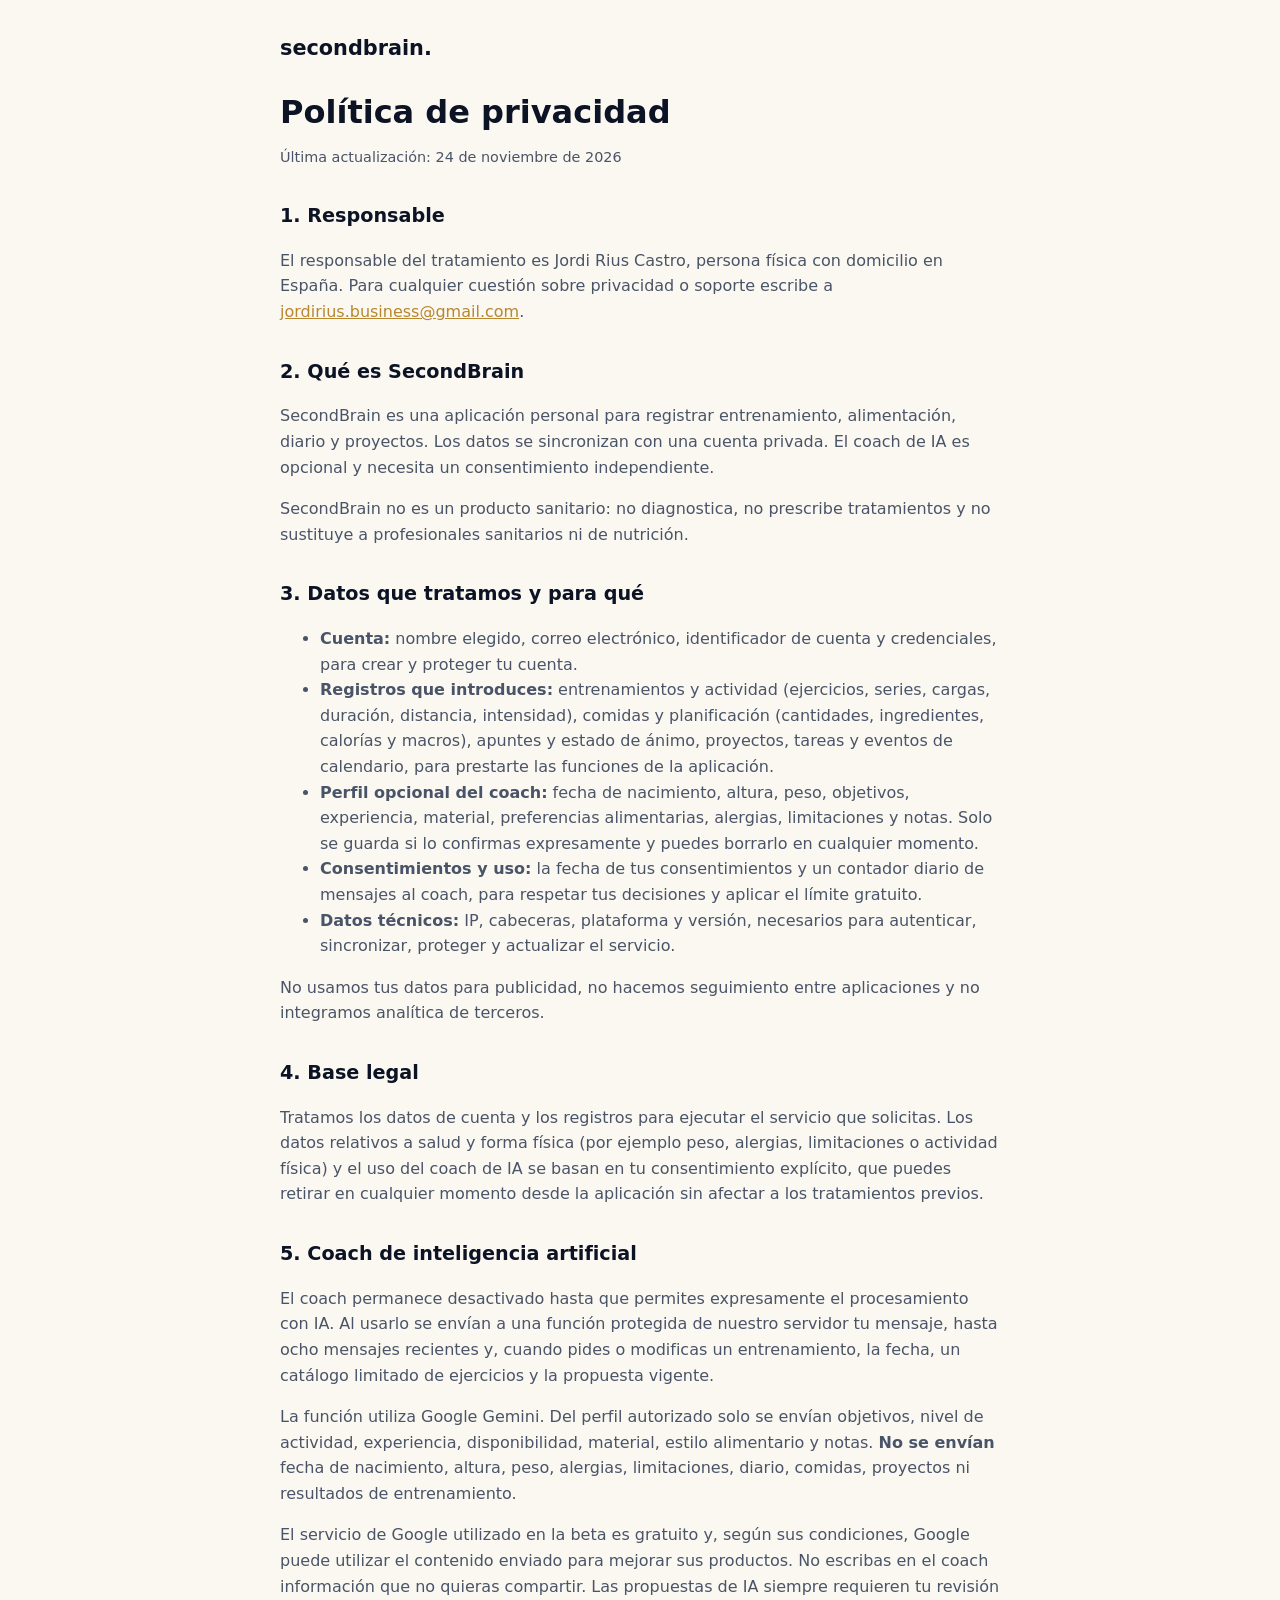
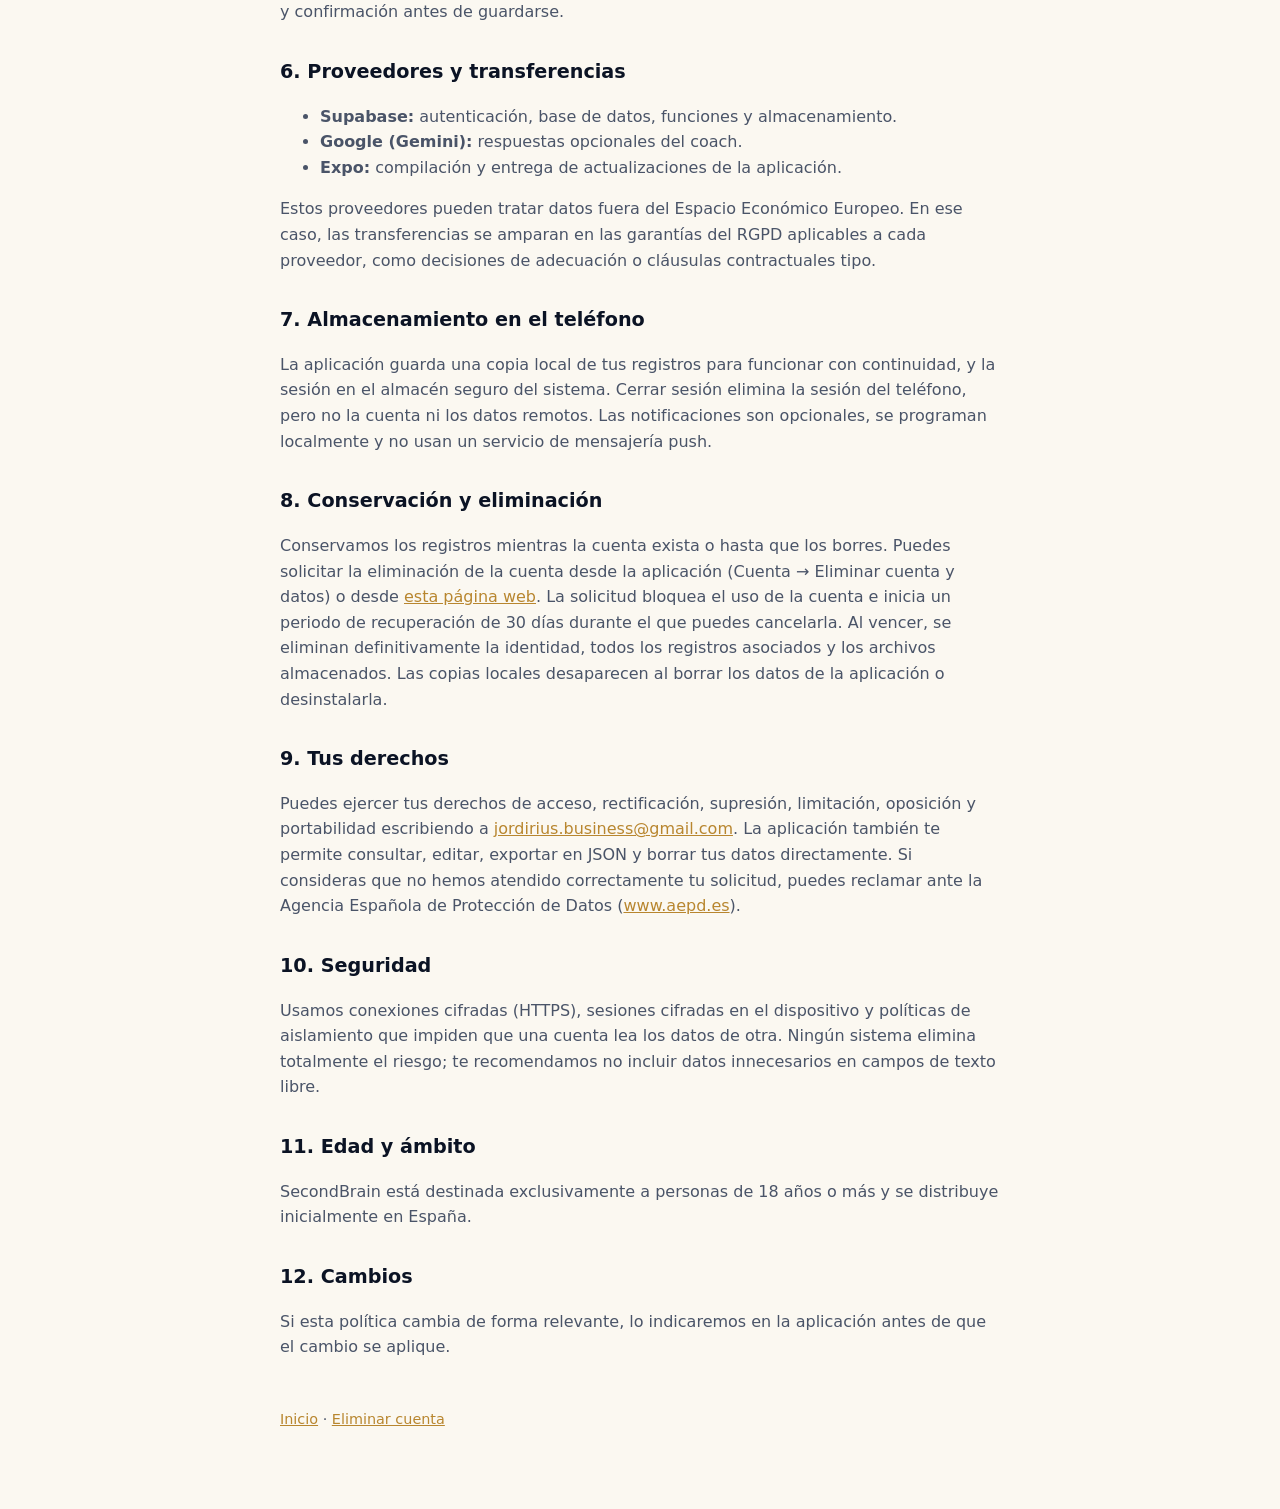
==== privacidad.html @ 3f75845c "Nombre legal completo del responsable Co-Authored-By: Claude Opus 5.5 <noreply@anthropic.com>" ====
<!doctype html>
<html lang="es">
<head>
<meta charset="utf-8">
<meta name="viewport" content="width=device-width, initial-scale=1">
<title>Privacidad · SecondBrain</title>
<link rel="stylesheet" href="styles.css">
</head>
<body>
<main>
  <header><a href="./">secondbrain.</a></header>
  <h1>Política de privacidad</h1>
  <p class="updated">Última actualización: 24 de noviembre de 2026</p>

  <h2>1. Responsable</h2>
  <p>El responsable del tratamiento es Jordi Rius Castro, persona física con domicilio en España. Para cualquier cuestión sobre privacidad o soporte escribe a <a href="mailto:jordirius.business@gmail.com">jordirius.business@gmail.com</a>.</p>

  <h2>2. Qué es SecondBrain</h2>
  <p>SecondBrain es una aplicación personal para registrar entrenamiento, alimentación, diario y proyectos. Los datos se sincronizan con una cuenta privada. El coach de IA es opcional y necesita un consentimiento independiente.</p>
  <p>SecondBrain no es un producto sanitario: no diagnostica, no prescribe tratamientos y no sustituye a profesionales sanitarios ni de nutrición.</p>

  <h2>3. Datos que tratamos y para qué</h2>
  <ul>
    <li><strong>Cuenta:</strong> nombre elegido, correo electrónico, identificador de cuenta y credenciales, para crear y proteger tu cuenta.</li>
    <li><strong>Registros que introduces:</strong> entrenamientos y actividad (ejercicios, series, cargas, duración, distancia, intensidad), comidas y planificación (cantidades, ingredientes, calorías y macros), apuntes y estado de ánimo, proyectos, tareas y eventos de calendario, para prestarte las funciones de la aplicación.</li>
    <li><strong>Perfil opcional del coach:</strong> fecha de nacimiento, altura, peso, objetivos, experiencia, material, preferencias alimentarias, alergias, limitaciones y notas. Solo se guarda si lo confirmas expresamente y puedes borrarlo en cualquier momento.</li>
    <li><strong>Consentimientos y uso:</strong> la fecha de tus consentimientos y un contador diario de mensajes al coach, para respetar tus decisiones y aplicar el límite gratuito.</li>
    <li><strong>Datos técnicos:</strong> IP, cabeceras, plataforma y versión, necesarios para autenticar, sincronizar, proteger y actualizar el servicio.</li>
  </ul>
  <p>No usamos tus datos para publicidad, no hacemos seguimiento entre aplicaciones y no integramos analítica de terceros.</p>

  <h2>4. Base legal</h2>
  <p>Tratamos los datos de cuenta y los registros para ejecutar el servicio que solicitas. Los datos relativos a salud y forma física (por ejemplo peso, alergias, limitaciones o actividad física) y el uso del coach de IA se basan en tu consentimiento explícito, que puedes retirar en cualquier momento desde la aplicación sin afectar a los tratamientos previos.</p>

  <h2>5. Coach de inteligencia artificial</h2>
  <p>El coach permanece desactivado hasta que permites expresamente el procesamiento con IA. Al usarlo se envían a una función protegida de nuestro servidor tu mensaje, hasta ocho mensajes recientes y, cuando pides o modificas un entrenamiento, la fecha, un catálogo limitado de ejercicios y la propuesta vigente.</p>
  <p>La función utiliza Google Gemini. Del perfil autorizado solo se envían objetivos, nivel de actividad, experiencia, disponibilidad, material, estilo alimentario y notas. <strong>No se envían</strong> fecha de nacimiento, altura, peso, alergias, limitaciones, diario, comidas, proyectos ni resultados de entrenamiento.</p>
  <p>El servicio de Google utilizado en la beta es gratuito y, según sus condiciones, Google puede utilizar el contenido enviado para mejorar sus productos. No escribas en el coach información que no quieras compartir. Las propuestas de IA siempre requieren tu revisión y confirmación antes de guardarse.</p>

  <h2>6. Proveedores y transferencias</h2>
  <ul>
    <li><strong>Supabase:</strong> autenticación, base de datos, funciones y almacenamiento.</li>
    <li><strong>Google (Gemini):</strong> respuestas opcionales del coach.</li>
    <li><strong>Expo:</strong> compilación y entrega de actualizaciones de la aplicación.</li>
  </ul>
  <p>Estos proveedores pueden tratar datos fuera del Espacio Económico Europeo. En ese caso, las transferencias se amparan en las garantías del RGPD aplicables a cada proveedor, como decisiones de adecuación o cláusulas contractuales tipo.</p>

  <h2>7. Almacenamiento en el teléfono</h2>
  <p>La aplicación guarda una copia local de tus registros para funcionar con continuidad, y la sesión en el almacén seguro del sistema. Cerrar sesión elimina la sesión del teléfono, pero no la cuenta ni los datos remotos. Las notificaciones son opcionales, se programan localmente y no usan un servicio de mensajería push.</p>

  <h2>8. Conservación y eliminación</h2>
  <p>Conservamos los registros mientras la cuenta exista o hasta que los borres. Puedes solicitar la eliminación de la cuenta desde la aplicación (Cuenta → Eliminar cuenta y datos) o desde <a href="eliminar-cuenta.html">esta página web</a>. La solicitud bloquea el uso de la cuenta e inicia un periodo de recuperación de 30 días durante el que puedes cancelarla. Al vencer, se eliminan definitivamente la identidad, todos los registros asociados y los archivos almacenados. Las copias locales desaparecen al borrar los datos de la aplicación o desinstalarla.</p>

  <h2>9. Tus derechos</h2>
  <p>Puedes ejercer tus derechos de acceso, rectificación, supresión, limitación, oposición y portabilidad escribiendo a <a href="mailto:jordirius.business@gmail.com">jordirius.business@gmail.com</a>. La aplicación también te permite consultar, editar, exportar en JSON y borrar tus datos directamente. Si consideras que no hemos atendido correctamente tu solicitud, puedes reclamar ante la Agencia Española de Protección de Datos (<a href="https://www.aepd.es">www.aepd.es</a>).</p>

  <h2>10. Seguridad</h2>
  <p>Usamos conexiones cifradas (HTTPS), sesiones cifradas en el dispositivo y políticas de aislamiento que impiden que una cuenta lea los datos de otra. Ningún sistema elimina totalmente el riesgo; te recomendamos no incluir datos innecesarios en campos de texto libre.</p>

  <h2>11. Edad y ámbito</h2>
  <p>SecondBrain está destinada exclusivamente a personas de 18 años o más y se distribuye inicialmente en España.</p>

  <h2>12. Cambios</h2>
  <p>Si esta política cambia de forma relevante, lo indicaremos en la aplicación antes de que el cambio se aplique.</p>

  <footer><p><a href="./">Inicio</a> · <a href="eliminar-cuenta.html">Eliminar cuenta</a></p></footer>
</main>
</body>
</html>
---- styles.css ----
:root { --bg: #FBF8F1; --surface: #FFFFFF; --text: #0B1324; --muted: #4A5468; --accent: #B8862F; --border: #E4DDCD; --danger: #A23B2A; color-scheme: light; }
@media (prefers-color-scheme: dark) { :root { --bg: #0B1324; --surface: #131E35; --text: #F3EEE3; --muted: #B5BCCB; --accent: #D9A94E; --border: #26324D; --danger: #E2826F; color-scheme: dark; } }
* { box-sizing: border-box; }
body { margin: 0; background: var(--bg); color: var(--text); font: 16px/1.6 system-ui, -apple-system, "Segoe UI", Roboto, sans-serif; }
main { max-width: 760px; margin: 0 auto; padding: 32px 20px 64px; }
header a { color: var(--text); font-weight: 800; text-decoration: none; font-size: 1.3rem; }
h1 { font-size: 2rem; line-height: 1.2; margin: 28px 0 8px; }
h2 { font-size: 1.2rem; margin-top: 32px; }
p, li { color: var(--muted); }
a { color: var(--accent); }
.updated { font-size: .9rem; }
.card { background: var(--surface); border: 1px solid var(--border); border-radius: 14px; padding: 20px; margin: 20px 0; }
label { display: block; font-weight: 700; margin: 14px 0 6px; }
input { width: 100%; min-height: 48px; padding: 0 12px; border-radius: 10px; border: 1px solid var(--border); background: var(--bg); color: var(--text); font: inherit; }
button { min-height: 48px; margin-top: 18px; padding: 0 20px; border: 0; border-radius: 10px; background: var(--danger); color: #fff; font: inherit; font-weight: 800; cursor: pointer; }
button.secondary { background: transparent; color: var(--text); border: 1px solid var(--border); }
button:disabled { opacity: .6; cursor: progress; }
.status { margin-top: 16px; font-weight: 700; color: var(--text); }
.error { color: var(--danger); }
footer { margin-top: 48px; font-size: .9rem; }
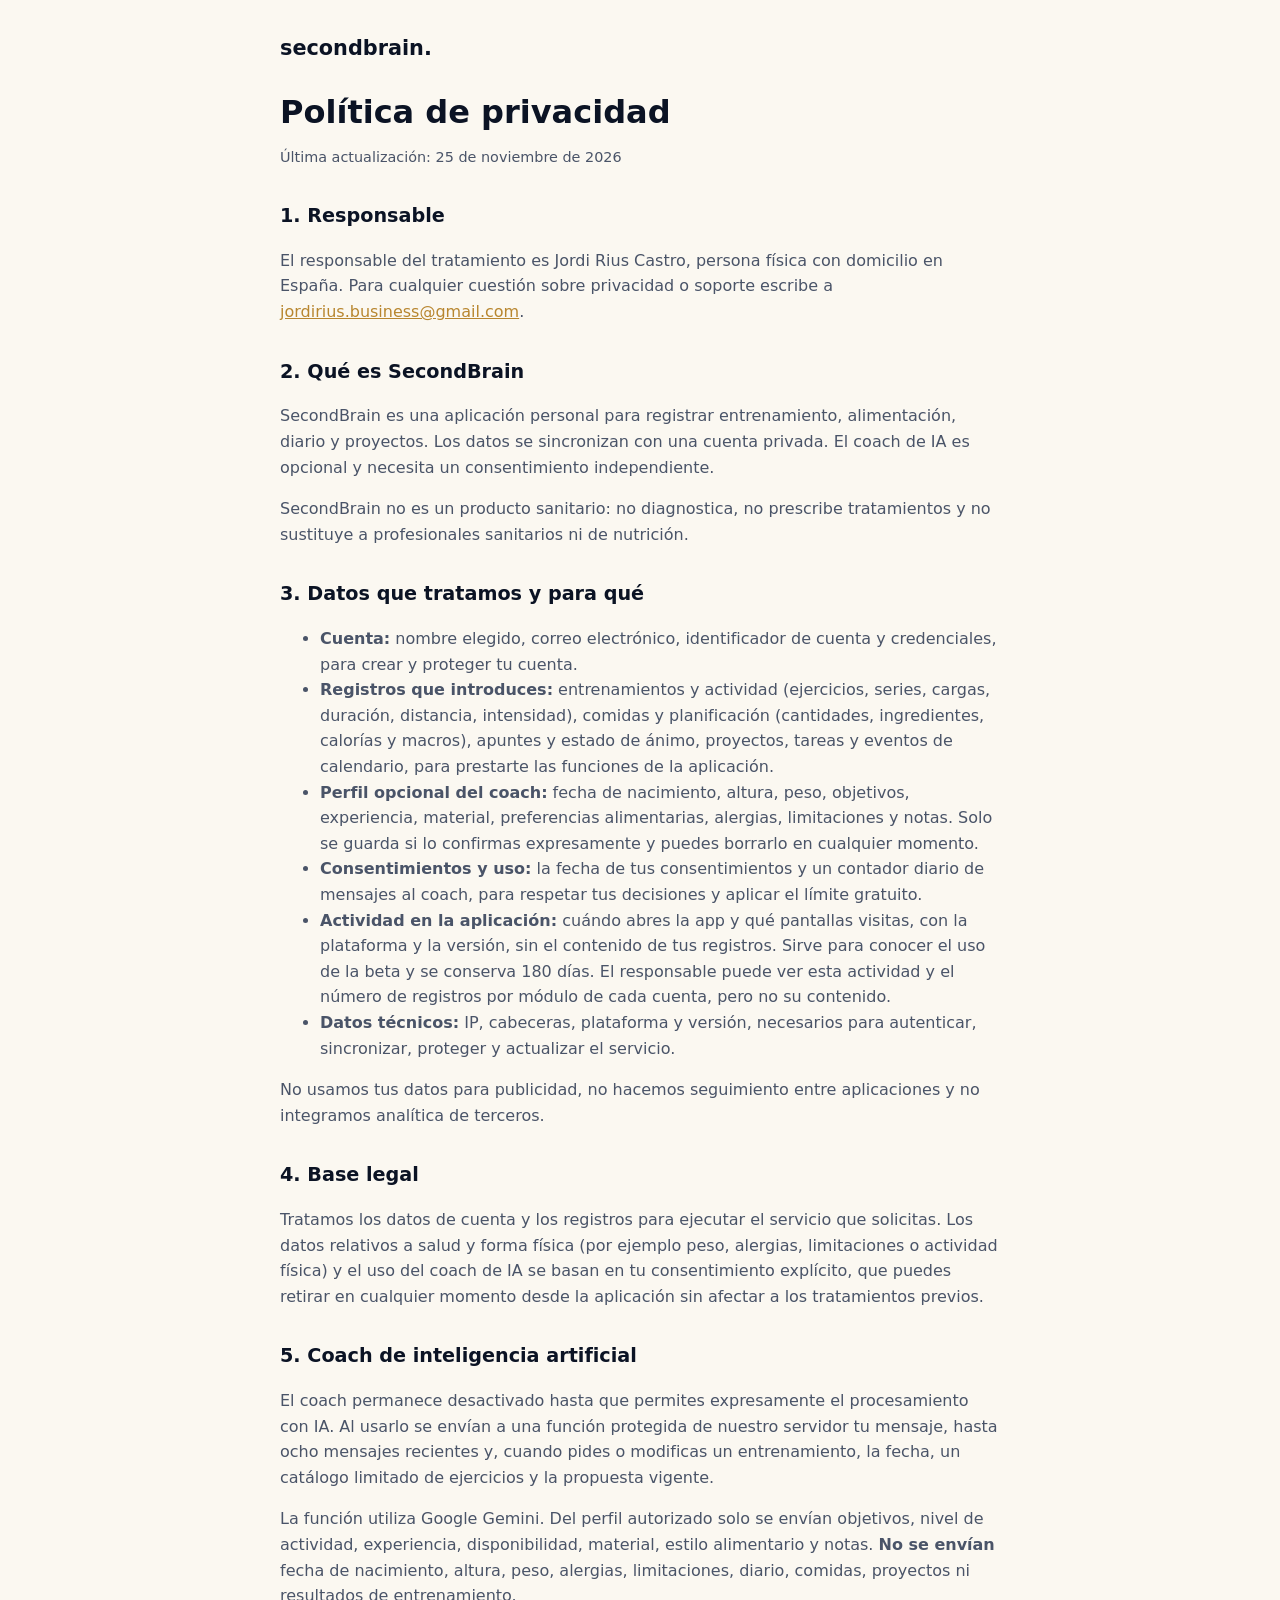
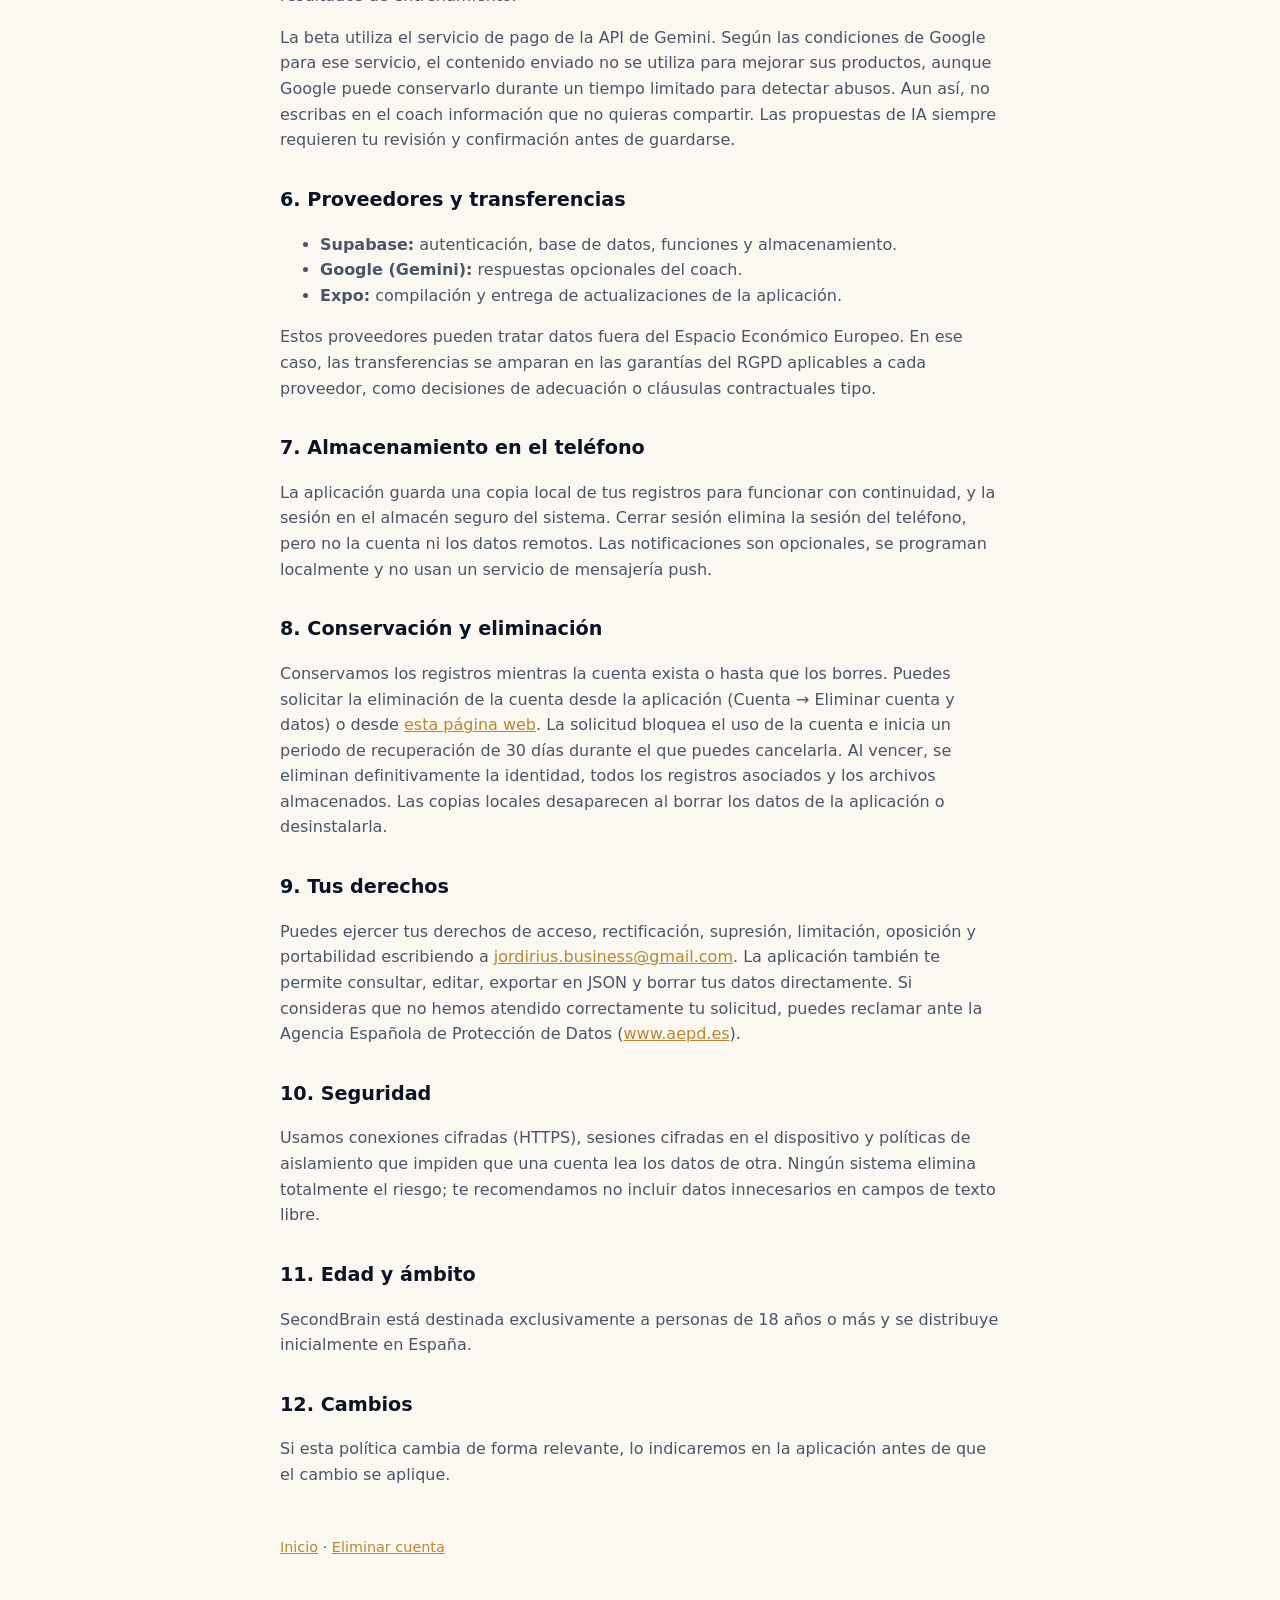
==== commit d2bb67ef: "Privacidad: analítica de uso y API de pago de Gemini Co-Authored-By: Claude Opus 5.5 <noreply@anthro" ====
--- a/privacidad.html
+++ b/privacidad.html
@@ -10,7 +10,7 @@
 <main>
   <header><a href="./">secondbrain.</a></header>
   <h1>Política de privacidad</h1>
-  <p class="updated">Última actualización: 24 de noviembre de 2026</p>
+  <p class="updated">Última actualización: 25 de noviembre de 2026</p>
 
   <h2>1. Responsable</h2>
   <p>El responsable del tratamiento es Jordi Rius Castro, persona física con domicilio en España. Para cualquier cuestión sobre privacidad o soporte escribe a <a href="mailto:jordirius.business@gmail.com">jordirius.business@gmail.com</a>.</p>
@@ -25,6 +25,7 @@
     <li><strong>Registros que introduces:</strong> entrenamientos y actividad (ejercicios, series, cargas, duración, distancia, intensidad), comidas y planificación (cantidades, ingredientes, calorías y macros), apuntes y estado de ánimo, proyectos, tareas y eventos de calendario, para prestarte las funciones de la aplicación.</li>
     <li><strong>Perfil opcional del coach:</strong> fecha de nacimiento, altura, peso, objetivos, experiencia, material, preferencias alimentarias, alergias, limitaciones y notas. Solo se guarda si lo confirmas expresamente y puedes borrarlo en cualquier momento.</li>
     <li><strong>Consentimientos y uso:</strong> la fecha de tus consentimientos y un contador diario de mensajes al coach, para respetar tus decisiones y aplicar el límite gratuito.</li>
+    <li><strong>Actividad en la aplicación:</strong> cuándo abres la app y qué pantallas visitas, con la plataforma y la versión, sin el contenido de tus registros. Sirve para conocer el uso de la beta y se conserva 180 días. El responsable puede ver esta actividad y el número de registros por módulo de cada cuenta, pero no su contenido.</li>
     <li><strong>Datos técnicos:</strong> IP, cabeceras, plataforma y versión, necesarios para autenticar, sincronizar, proteger y actualizar el servicio.</li>
   </ul>
   <p>No usamos tus datos para publicidad, no hacemos seguimiento entre aplicaciones y no integramos analítica de terceros.</p>
@@ -35,7 +36,7 @@
   <h2>5. Coach de inteligencia artificial</h2>
   <p>El coach permanece desactivado hasta que permites expresamente el procesamiento con IA. Al usarlo se envían a una función protegida de nuestro servidor tu mensaje, hasta ocho mensajes recientes y, cuando pides o modificas un entrenamiento, la fecha, un catálogo limitado de ejercicios y la propuesta vigente.</p>
   <p>La función utiliza Google Gemini. Del perfil autorizado solo se envían objetivos, nivel de actividad, experiencia, disponibilidad, material, estilo alimentario y notas. <strong>No se envían</strong> fecha de nacimiento, altura, peso, alergias, limitaciones, diario, comidas, proyectos ni resultados de entrenamiento.</p>
-  <p>El servicio de Google utilizado en la beta es gratuito y, según sus condiciones, Google puede utilizar el contenido enviado para mejorar sus productos. No escribas en el coach información que no quieras compartir. Las propuestas de IA siempre requieren tu revisión y confirmación antes de guardarse.</p>
+  <p>La beta utiliza el servicio de pago de la API de Gemini. Según las condiciones de Google para ese servicio, el contenido enviado no se utiliza para mejorar sus productos, aunque Google puede conservarlo durante un tiempo limitado para detectar abusos. Aun así, no escribas en el coach información que no quieras compartir. Las propuestas de IA siempre requieren tu revisión y confirmación antes de guardarse.</p>
 
   <h2>6. Proveedores y transferencias</h2>
   <ul>
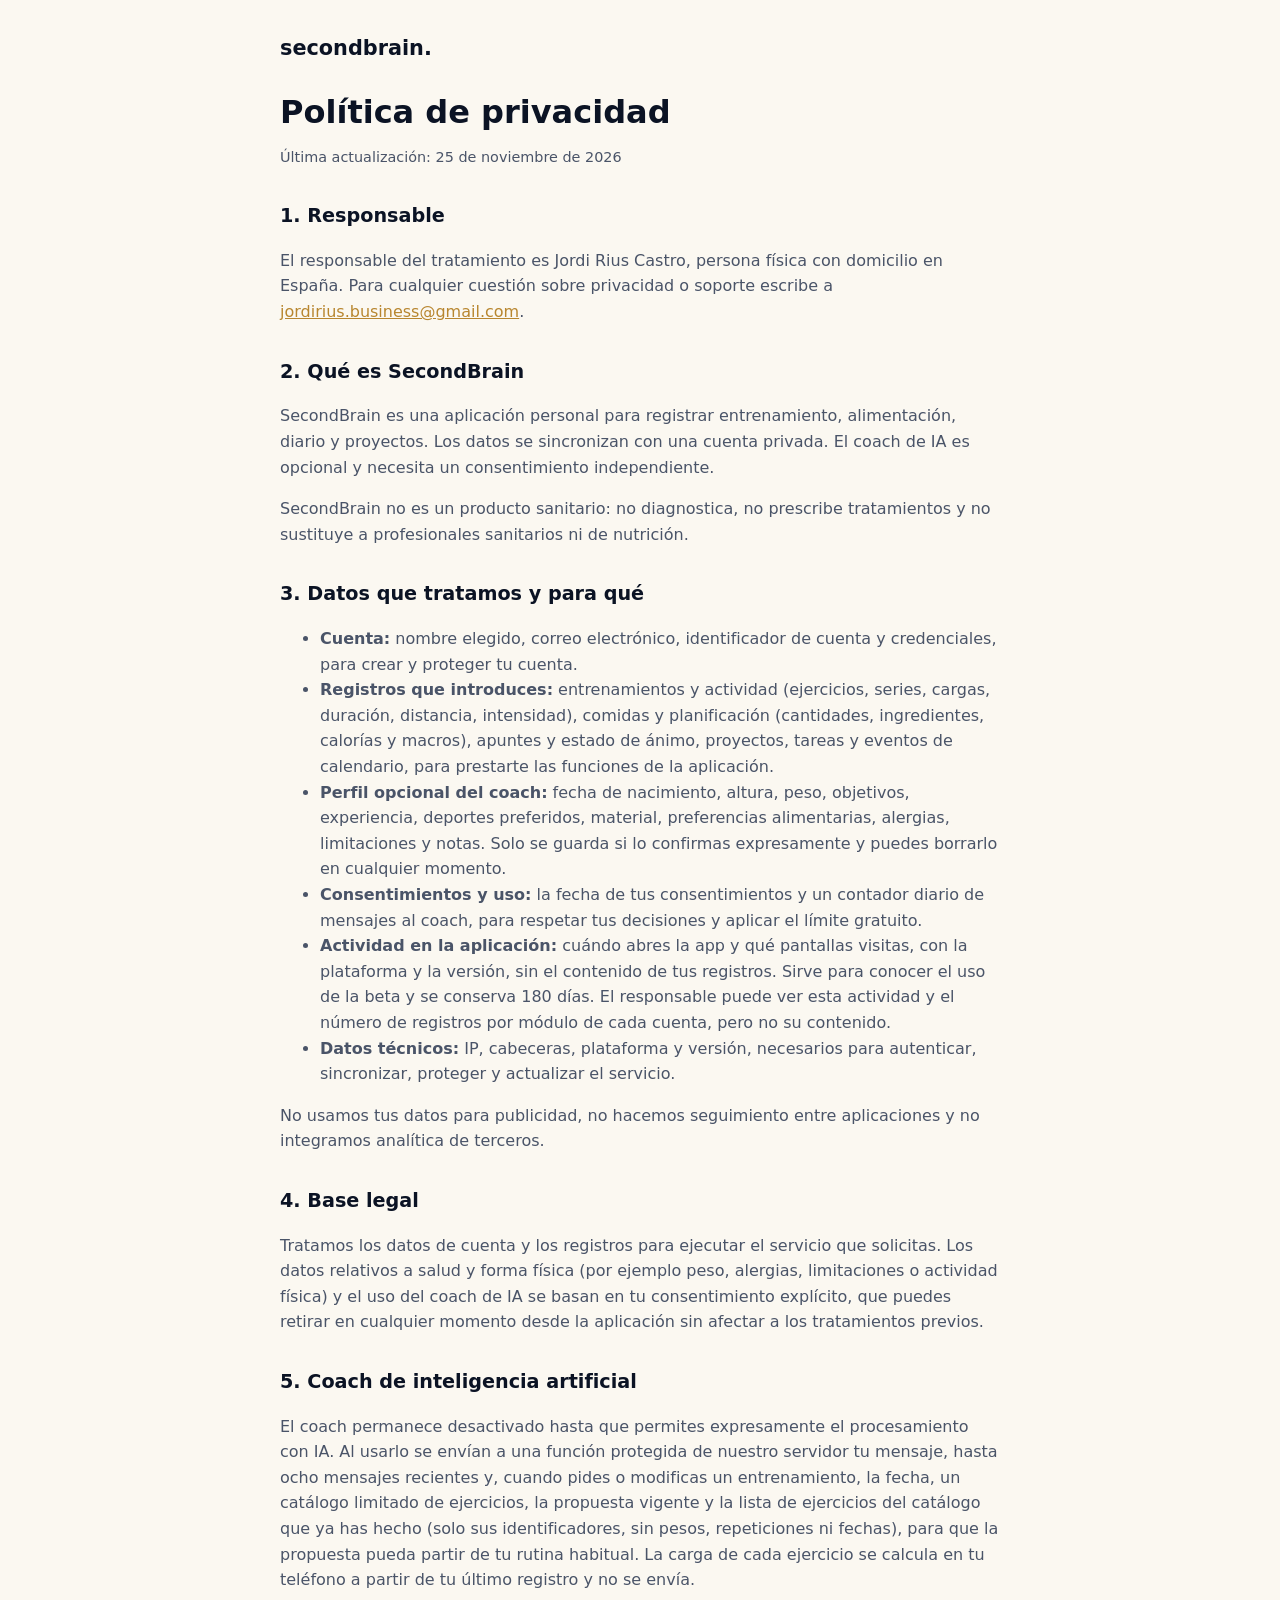
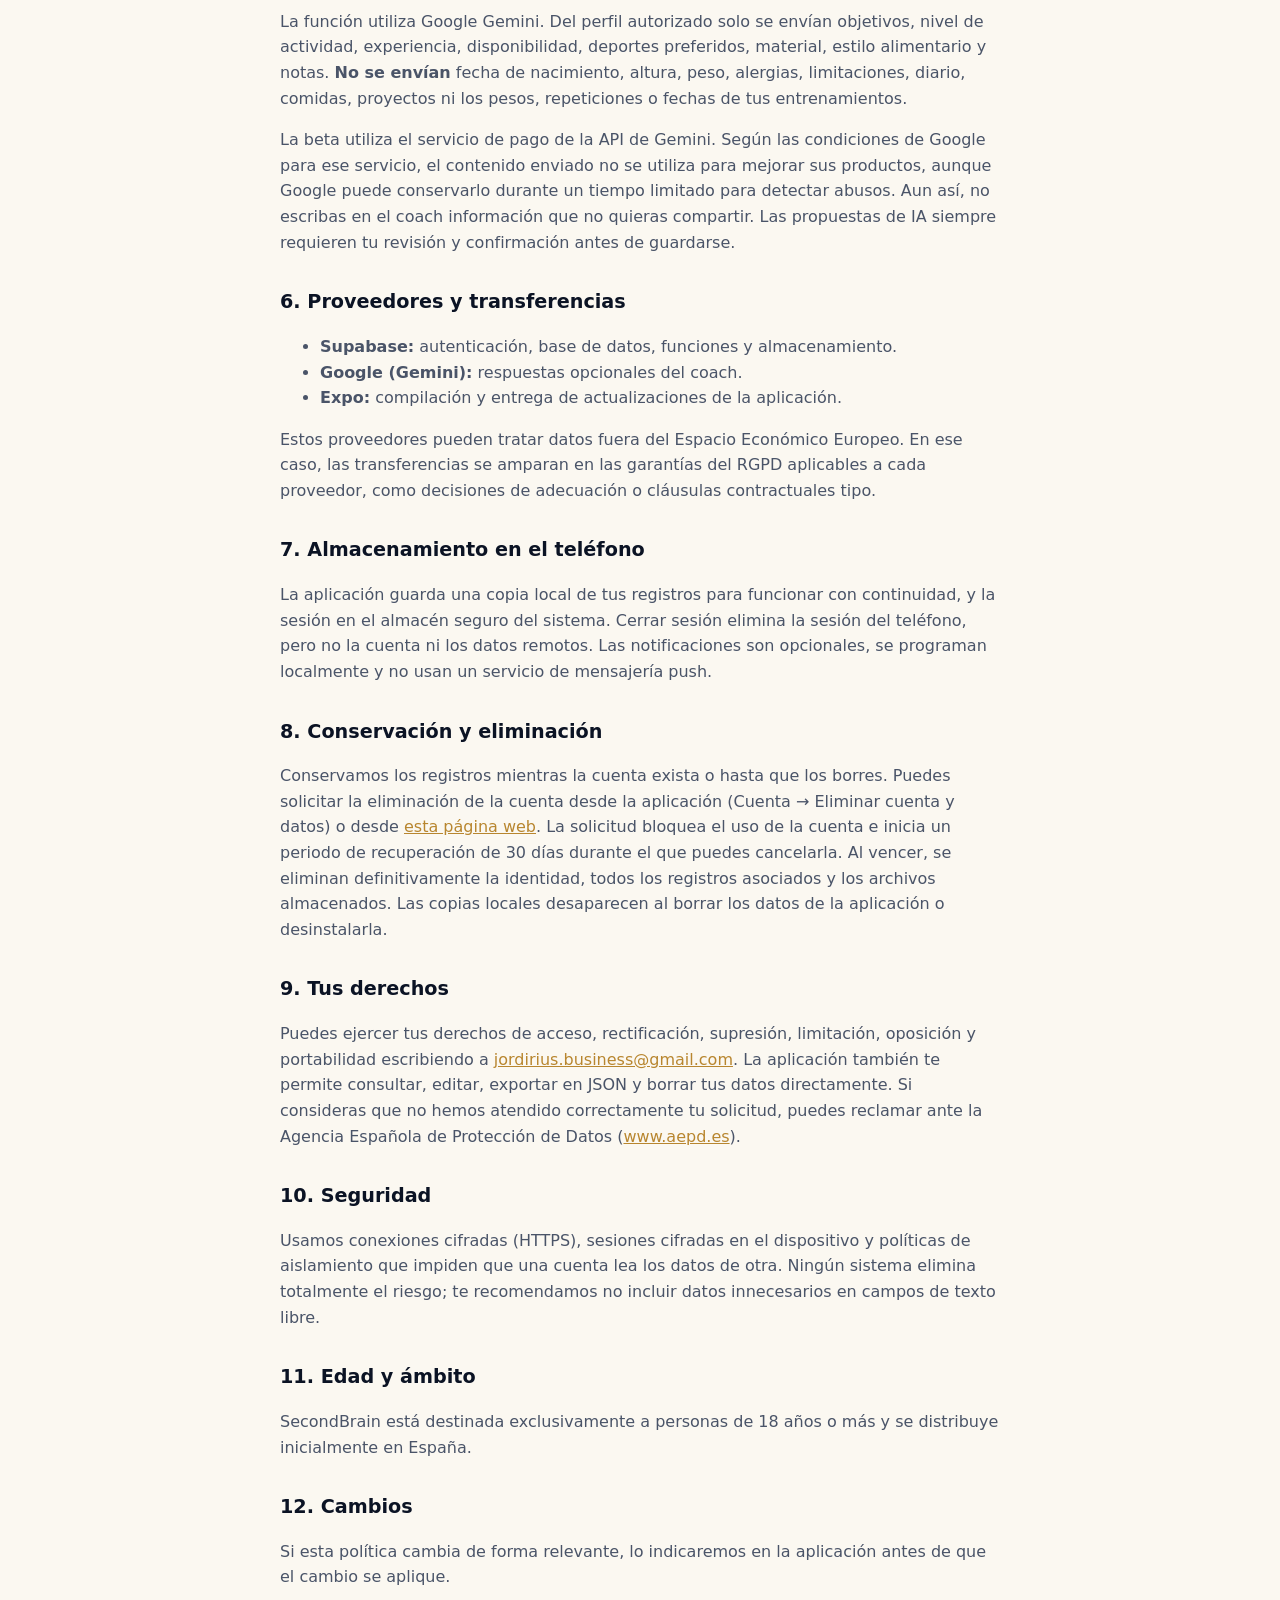
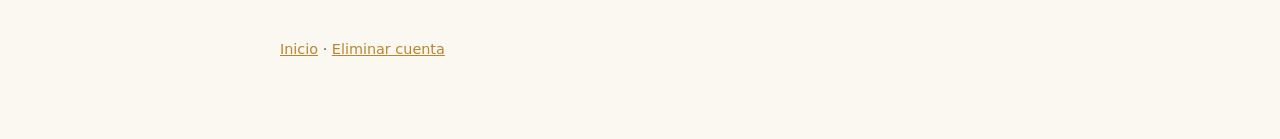
==== commit 6d0706f7: "Privacidad: deportes preferidos y ejercicios ya hechos en el coach El coach recibe, al pedir un entr" ====
--- a/privacidad.html
+++ b/privacidad.html
@@ -23,7 +23,7 @@
   <ul>
     <li><strong>Cuenta:</strong> nombre elegido, correo electrónico, identificador de cuenta y credenciales, para crear y proteger tu cuenta.</li>
     <li><strong>Registros que introduces:</strong> entrenamientos y actividad (ejercicios, series, cargas, duración, distancia, intensidad), comidas y planificación (cantidades, ingredientes, calorías y macros), apuntes y estado de ánimo, proyectos, tareas y eventos de calendario, para prestarte las funciones de la aplicación.</li>
-    <li><strong>Perfil opcional del coach:</strong> fecha de nacimiento, altura, peso, objetivos, experiencia, material, preferencias alimentarias, alergias, limitaciones y notas. Solo se guarda si lo confirmas expresamente y puedes borrarlo en cualquier momento.</li>
+    <li><strong>Perfil opcional del coach:</strong> fecha de nacimiento, altura, peso, objetivos, experiencia, deportes preferidos, material, preferencias alimentarias, alergias, limitaciones y notas. Solo se guarda si lo confirmas expresamente y puedes borrarlo en cualquier momento.</li>
     <li><strong>Consentimientos y uso:</strong> la fecha de tus consentimientos y un contador diario de mensajes al coach, para respetar tus decisiones y aplicar el límite gratuito.</li>
     <li><strong>Actividad en la aplicación:</strong> cuándo abres la app y qué pantallas visitas, con la plataforma y la versión, sin el contenido de tus registros. Sirve para conocer el uso de la beta y se conserva 180 días. El responsable puede ver esta actividad y el número de registros por módulo de cada cuenta, pero no su contenido.</li>
     <li><strong>Datos técnicos:</strong> IP, cabeceras, plataforma y versión, necesarios para autenticar, sincronizar, proteger y actualizar el servicio.</li>
@@ -34,8 +34,8 @@
   <p>Tratamos los datos de cuenta y los registros para ejecutar el servicio que solicitas. Los datos relativos a salud y forma física (por ejemplo peso, alergias, limitaciones o actividad física) y el uso del coach de IA se basan en tu consentimiento explícito, que puedes retirar en cualquier momento desde la aplicación sin afectar a los tratamientos previos.</p>
 
   <h2>5. Coach de inteligencia artificial</h2>
-  <p>El coach permanece desactivado hasta que permites expresamente el procesamiento con IA. Al usarlo se envían a una función protegida de nuestro servidor tu mensaje, hasta ocho mensajes recientes y, cuando pides o modificas un entrenamiento, la fecha, un catálogo limitado de ejercicios y la propuesta vigente.</p>
-  <p>La función utiliza Google Gemini. Del perfil autorizado solo se envían objetivos, nivel de actividad, experiencia, disponibilidad, material, estilo alimentario y notas. <strong>No se envían</strong> fecha de nacimiento, altura, peso, alergias, limitaciones, diario, comidas, proyectos ni resultados de entrenamiento.</p>
+  <p>El coach permanece desactivado hasta que permites expresamente el procesamiento con IA. Al usarlo se envían a una función protegida de nuestro servidor tu mensaje, hasta ocho mensajes recientes y, cuando pides o modificas un entrenamiento, la fecha, un catálogo limitado de ejercicios, la propuesta vigente y la lista de ejercicios del catálogo que ya has hecho (solo sus identificadores, sin pesos, repeticiones ni fechas), para que la propuesta pueda partir de tu rutina habitual. La carga de cada ejercicio se calcula en tu teléfono a partir de tu último registro y no se envía.</p>
+  <p>La función utiliza Google Gemini. Del perfil autorizado solo se envían objetivos, nivel de actividad, experiencia, disponibilidad, deportes preferidos, material, estilo alimentario y notas. <strong>No se envían</strong> fecha de nacimiento, altura, peso, alergias, limitaciones, diario, comidas, proyectos ni los pesos, repeticiones o fechas de tus entrenamientos.</p>
   <p>La beta utiliza el servicio de pago de la API de Gemini. Según las condiciones de Google para ese servicio, el contenido enviado no se utiliza para mejorar sus productos, aunque Google puede conservarlo durante un tiempo limitado para detectar abusos. Aun así, no escribas en el coach información que no quieras compartir. Las propuestas de IA siempre requieren tu revisión y confirmación antes de guardarse.</p>
 
   <h2>6. Proveedores y transferencias</h2>
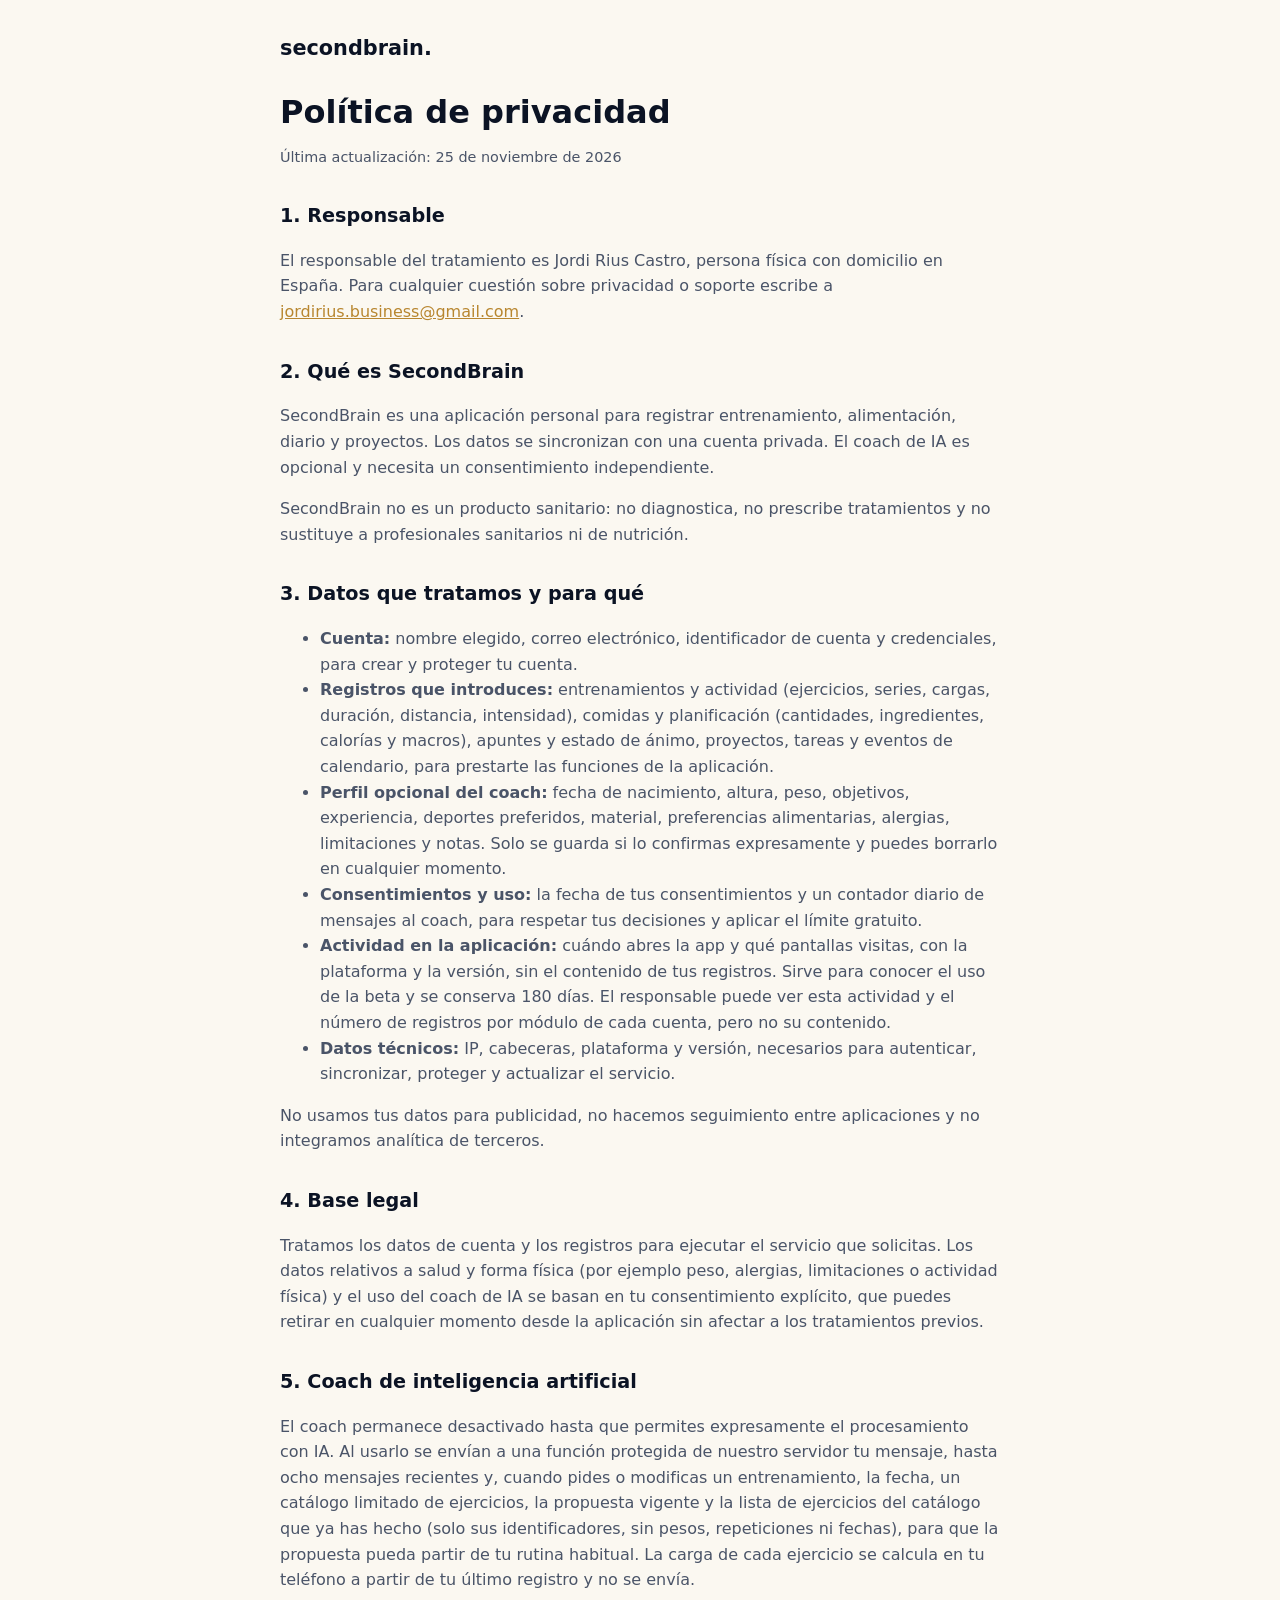
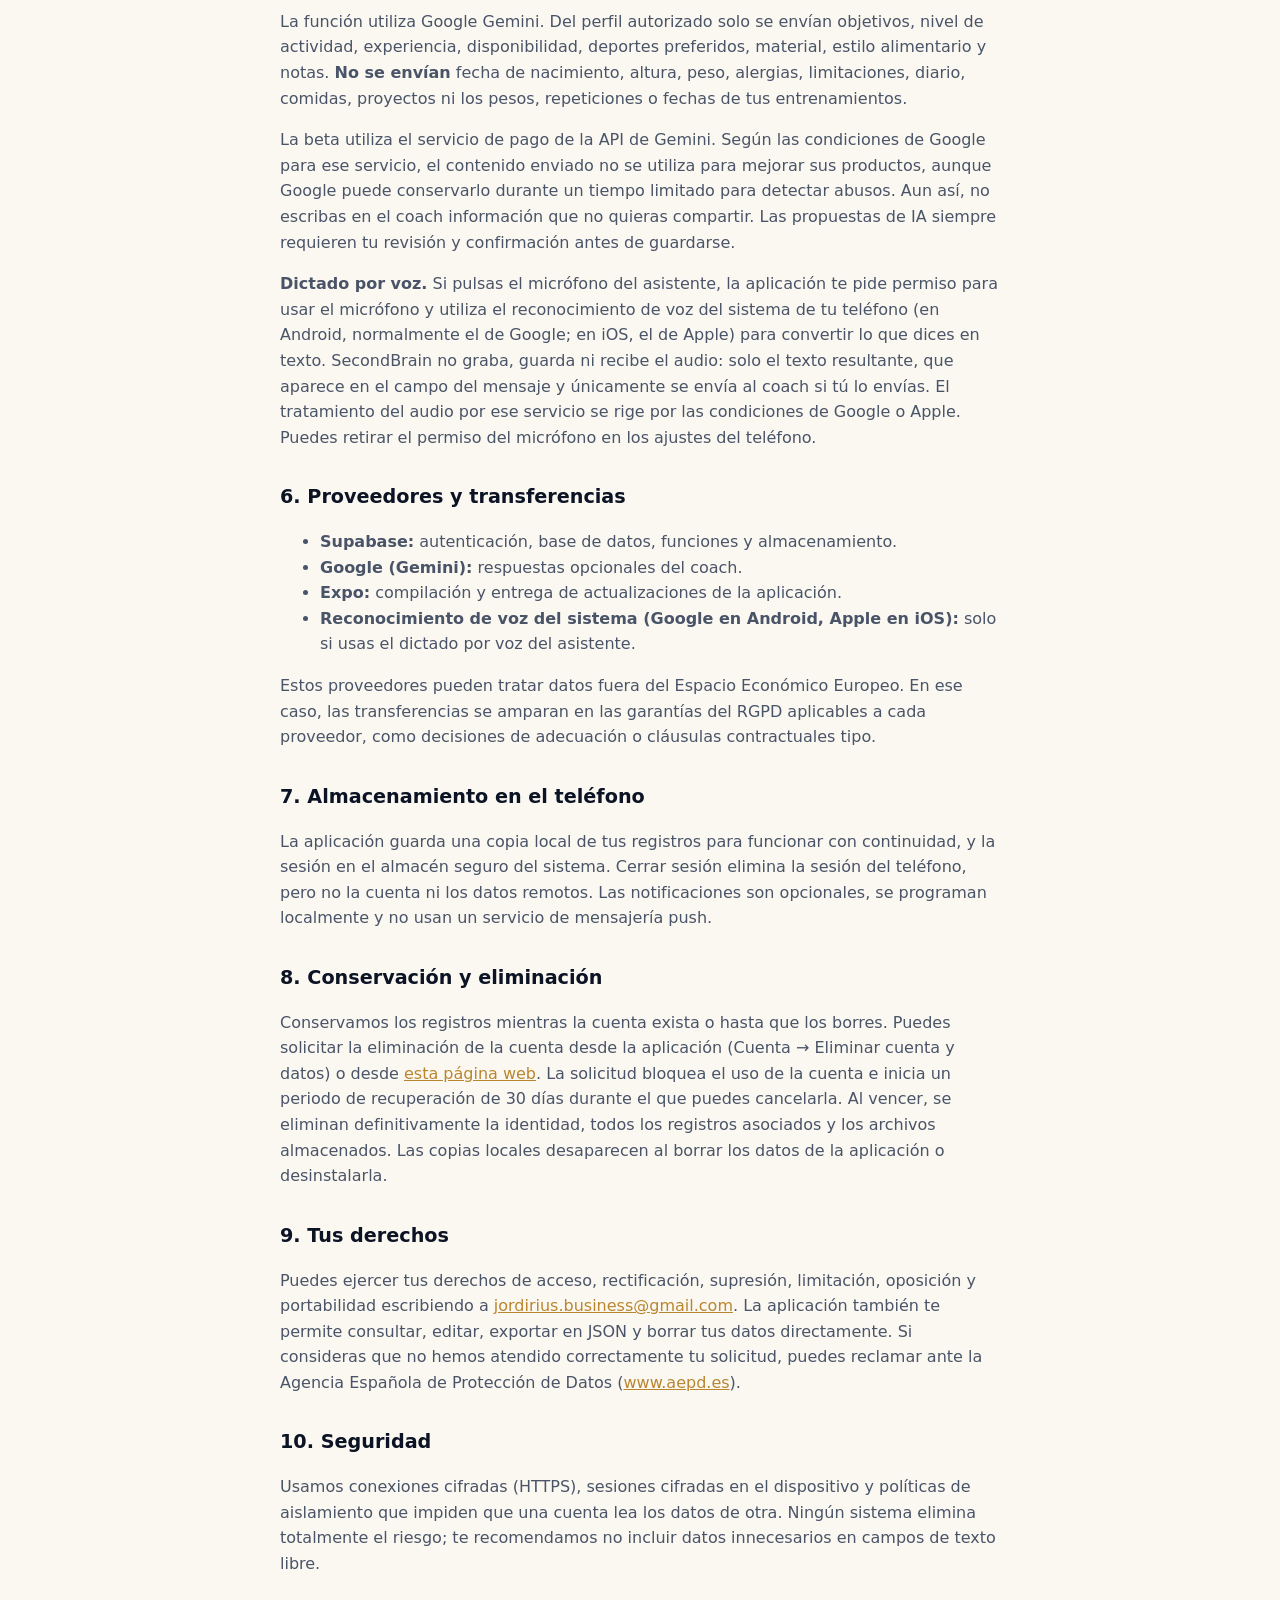
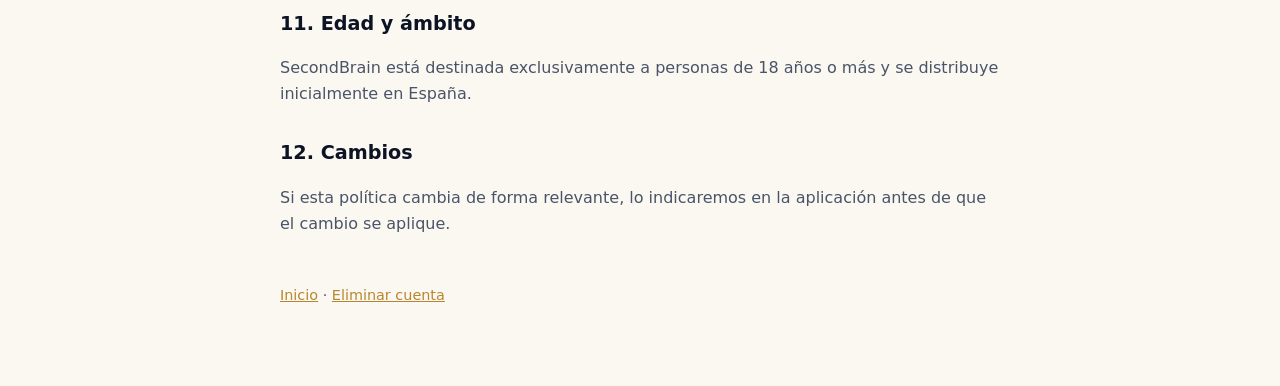
==== commit 6a2b6f5e: "Privacidad: dictado por voz en el asistente El micrófono solo se usa al pulsar el dictado del asiste" ====
--- a/privacidad.html
+++ b/privacidad.html
@@ -38,11 +38,14 @@
   <p>La función utiliza Google Gemini. Del perfil autorizado solo se envían objetivos, nivel de actividad, experiencia, disponibilidad, deportes preferidos, material, estilo alimentario y notas. <strong>No se envían</strong> fecha de nacimiento, altura, peso, alergias, limitaciones, diario, comidas, proyectos ni los pesos, repeticiones o fechas de tus entrenamientos.</p>
   <p>La beta utiliza el servicio de pago de la API de Gemini. Según las condiciones de Google para ese servicio, el contenido enviado no se utiliza para mejorar sus productos, aunque Google puede conservarlo durante un tiempo limitado para detectar abusos. Aun así, no escribas en el coach información que no quieras compartir. Las propuestas de IA siempre requieren tu revisión y confirmación antes de guardarse.</p>
 
+  <p><strong>Dictado por voz.</strong> Si pulsas el micrófono del asistente, la aplicación te pide permiso para usar el micrófono y utiliza el reconocimiento de voz del sistema de tu teléfono (en Android, normalmente el de Google; en iOS, el de Apple) para convertir lo que dices en texto. SecondBrain no graba, guarda ni recibe el audio: solo el texto resultante, que aparece en el campo del mensaje y únicamente se envía al coach si tú lo envías. El tratamiento del audio por ese servicio se rige por las condiciones de Google o Apple. Puedes retirar el permiso del micrófono en los ajustes del teléfono.</p>
+
   <h2>6. Proveedores y transferencias</h2>
   <ul>
     <li><strong>Supabase:</strong> autenticación, base de datos, funciones y almacenamiento.</li>
     <li><strong>Google (Gemini):</strong> respuestas opcionales del coach.</li>
     <li><strong>Expo:</strong> compilación y entrega de actualizaciones de la aplicación.</li>
+    <li><strong>Reconocimiento de voz del sistema (Google en Android, Apple en iOS):</strong> solo si usas el dictado por voz del asistente.</li>
   </ul>
   <p>Estos proveedores pueden tratar datos fuera del Espacio Económico Europeo. En ese caso, las transferencias se amparan en las garantías del RGPD aplicables a cada proveedor, como decisiones de adecuación o cláusulas contractuales tipo.</p>
 
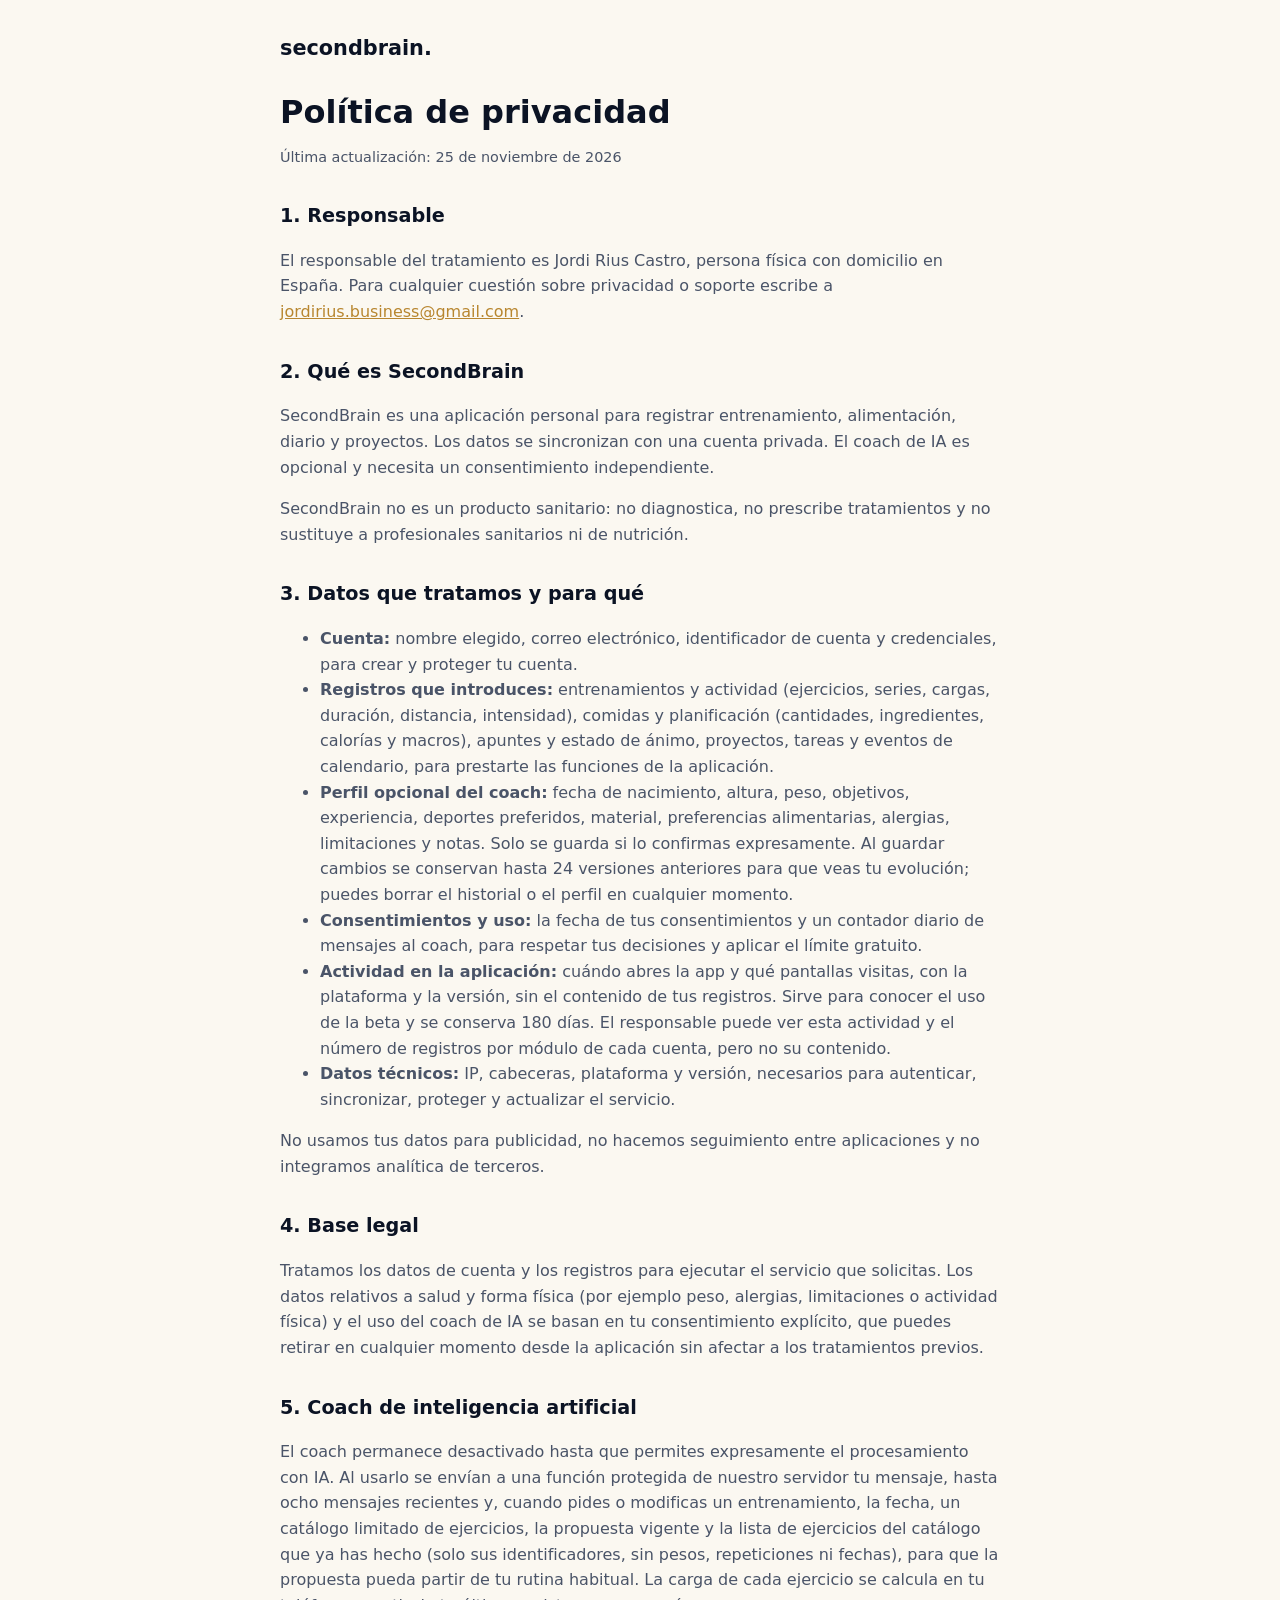
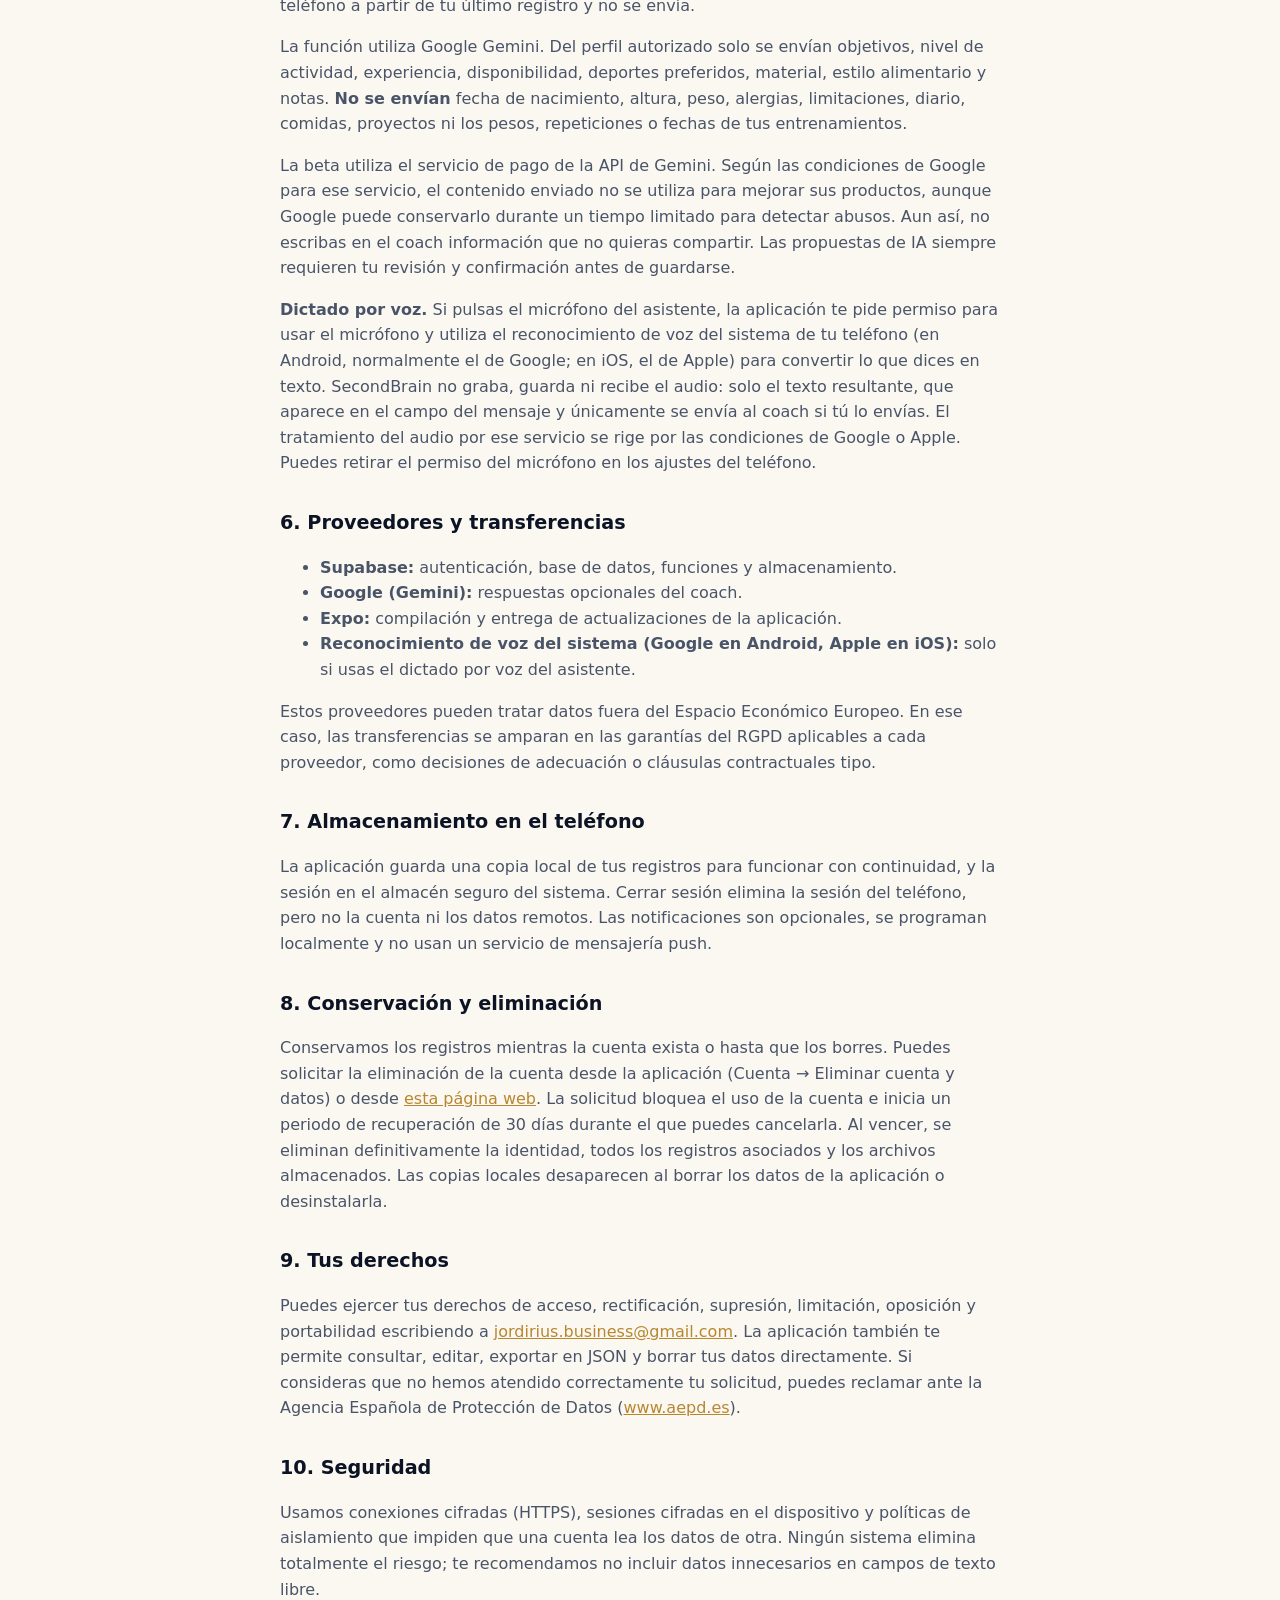
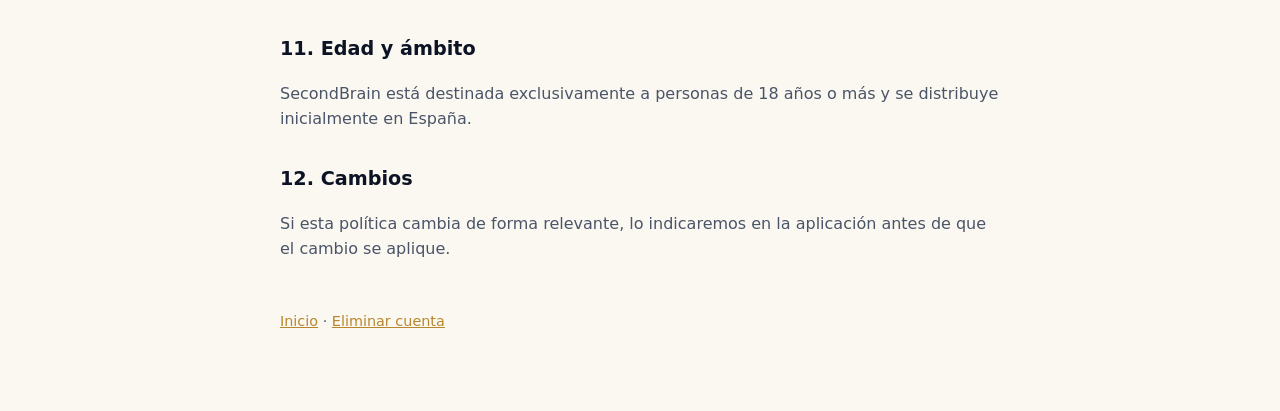
==== commit 317db8ee: "Privacidad: historial del perfil del coach Co-Authored-By: Claude Opus 5.5 <noreply@anthropic.com>" ====
--- a/privacidad.html
+++ b/privacidad.html
@@ -23,7 +23,7 @@
   <ul>
     <li><strong>Cuenta:</strong> nombre elegido, correo electrónico, identificador de cuenta y credenciales, para crear y proteger tu cuenta.</li>
     <li><strong>Registros que introduces:</strong> entrenamientos y actividad (ejercicios, series, cargas, duración, distancia, intensidad), comidas y planificación (cantidades, ingredientes, calorías y macros), apuntes y estado de ánimo, proyectos, tareas y eventos de calendario, para prestarte las funciones de la aplicación.</li>
-    <li><strong>Perfil opcional del coach:</strong> fecha de nacimiento, altura, peso, objetivos, experiencia, deportes preferidos, material, preferencias alimentarias, alergias, limitaciones y notas. Solo se guarda si lo confirmas expresamente y puedes borrarlo en cualquier momento.</li>
+    <li><strong>Perfil opcional del coach:</strong> fecha de nacimiento, altura, peso, objetivos, experiencia, deportes preferidos, material, preferencias alimentarias, alergias, limitaciones y notas. Solo se guarda si lo confirmas expresamente. Al guardar cambios se conservan hasta 24 versiones anteriores para que veas tu evolución; puedes borrar el historial o el perfil en cualquier momento.</li>
     <li><strong>Consentimientos y uso:</strong> la fecha de tus consentimientos y un contador diario de mensajes al coach, para respetar tus decisiones y aplicar el límite gratuito.</li>
     <li><strong>Actividad en la aplicación:</strong> cuándo abres la app y qué pantallas visitas, con la plataforma y la versión, sin el contenido de tus registros. Sirve para conocer el uso de la beta y se conserva 180 días. El responsable puede ver esta actividad y el número de registros por módulo de cada cuenta, pero no su contenido.</li>
     <li><strong>Datos técnicos:</strong> IP, cabeceras, plataforma y versión, necesarios para autenticar, sincronizar, proteger y actualizar el servicio.</li>
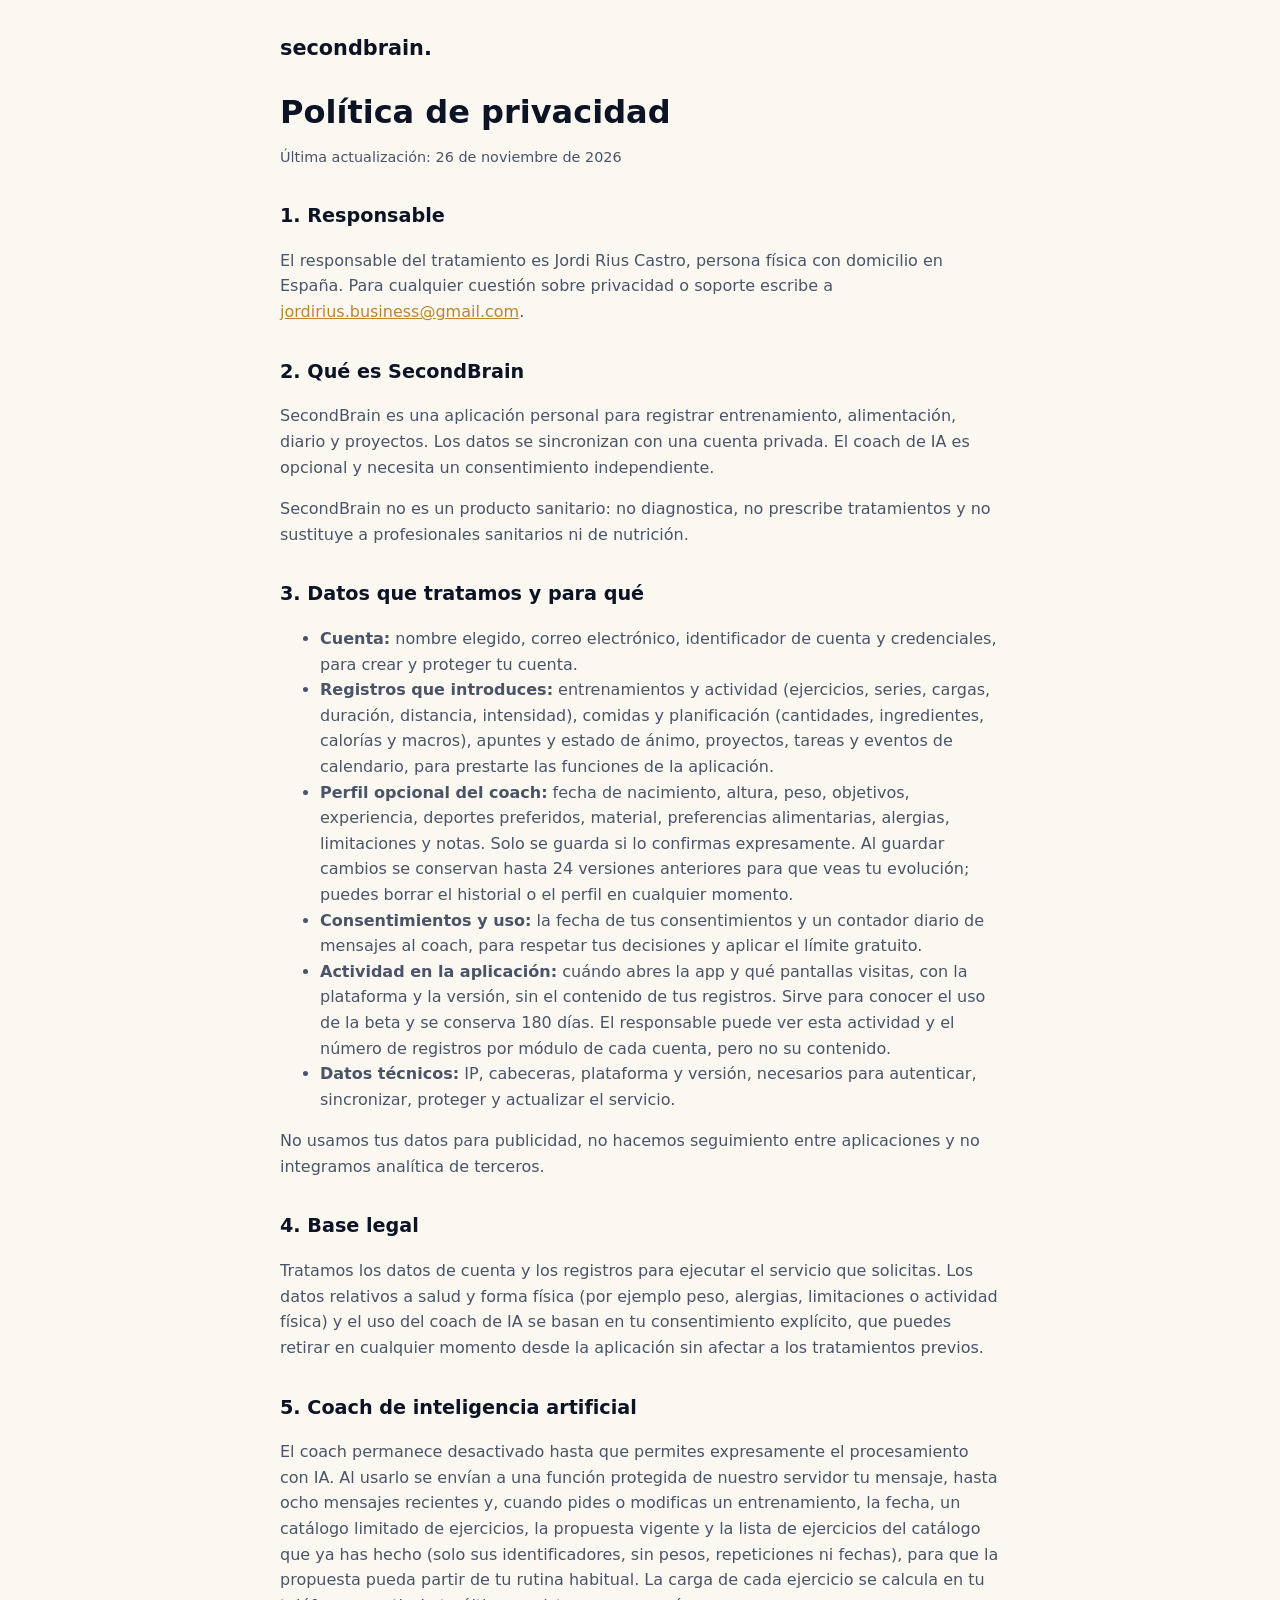
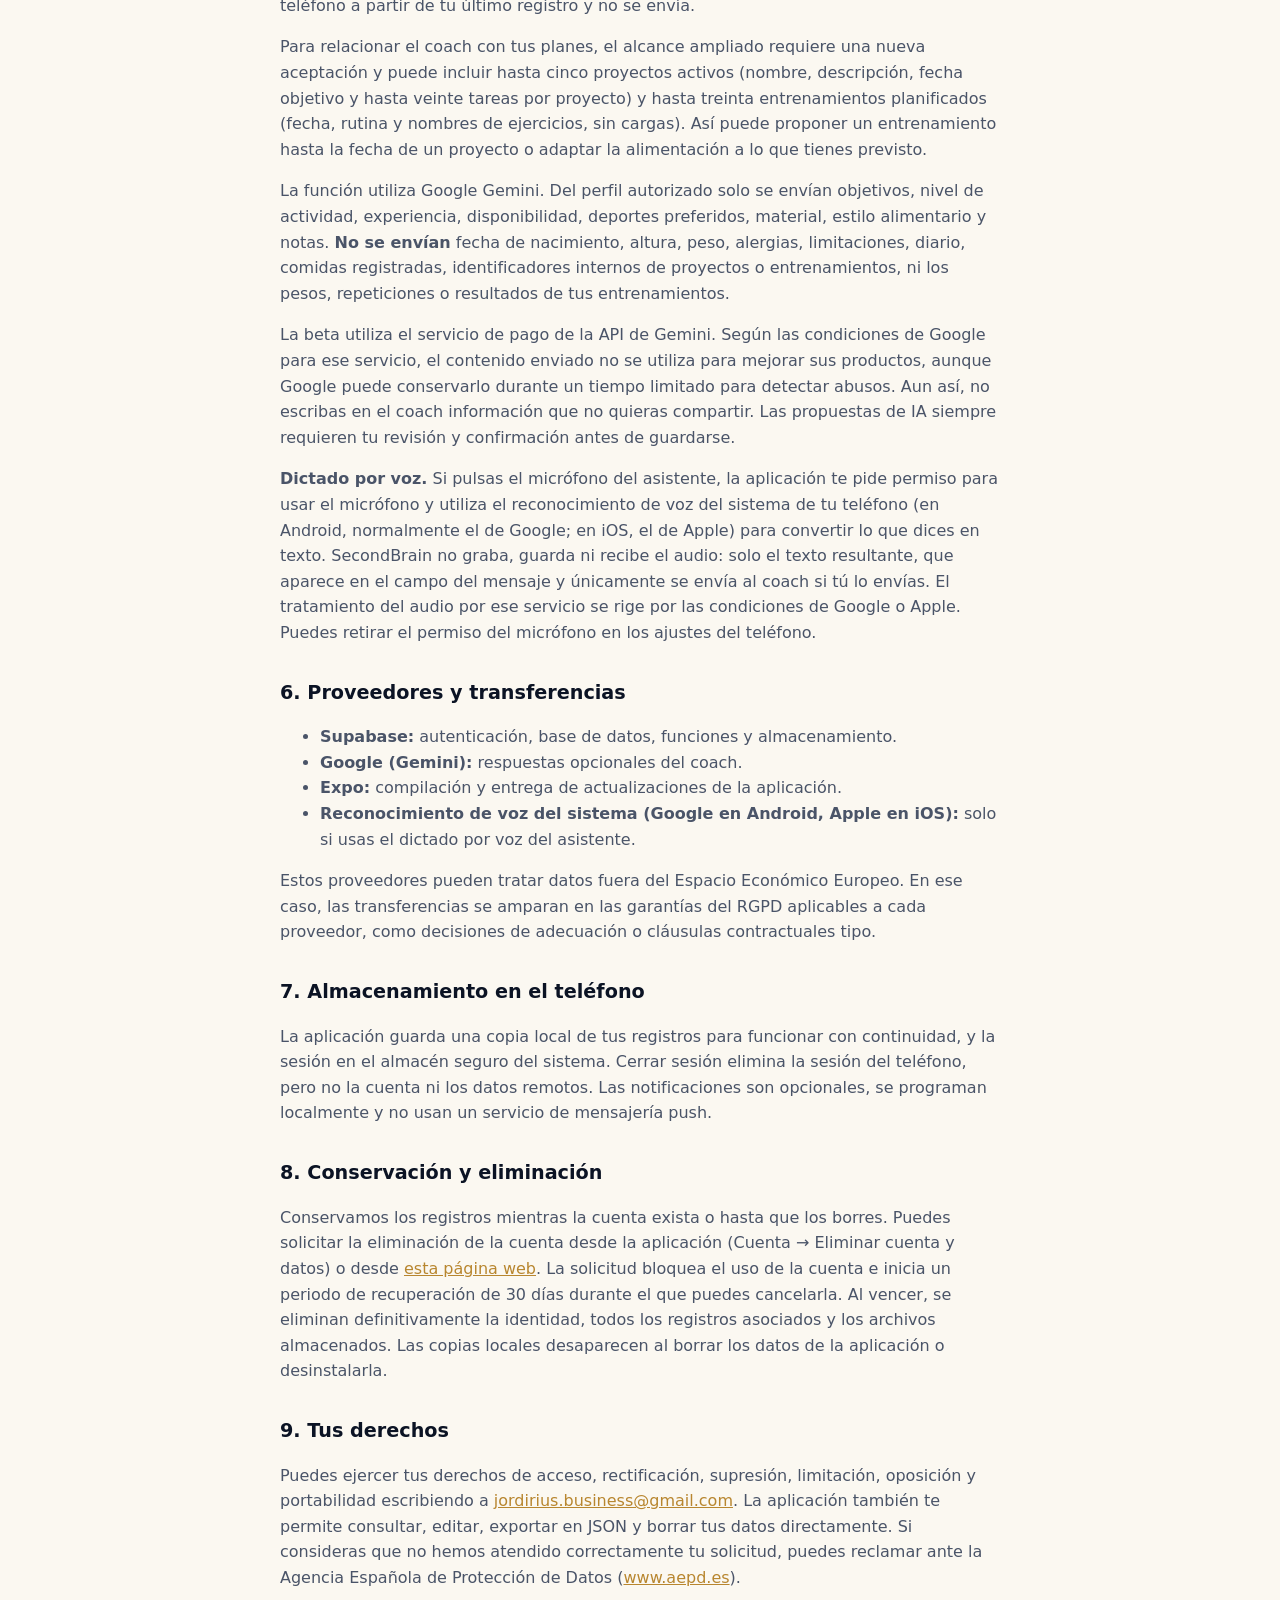
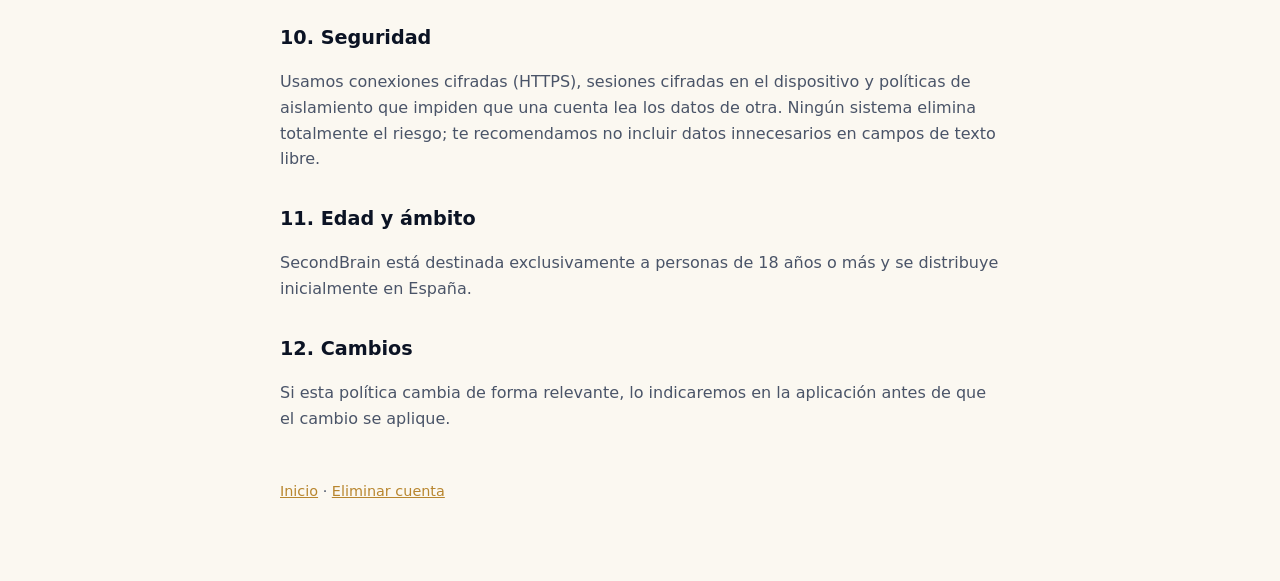
==== commit d9960cc0: "Privacidad: proyectos activos y entrenamientos previstos en el coach Co-Authored-By: Claude Opus 5.5" ====
--- a/privacidad.html
+++ b/privacidad.html
@@ -10,7 +10,7 @@
 <main>
   <header><a href="./">secondbrain.</a></header>
   <h1>Política de privacidad</h1>
-  <p class="updated">Última actualización: 25 de noviembre de 2026</p>
+  <p class="updated">Última actualización: 26 de noviembre de 2026</p>
 
   <h2>1. Responsable</h2>
   <p>El responsable del tratamiento es Jordi Rius Castro, persona física con domicilio en España. Para cualquier cuestión sobre privacidad o soporte escribe a <a href="mailto:jordirius.business@gmail.com">jordirius.business@gmail.com</a>.</p>
@@ -35,9 +35,9 @@
 
   <h2>5. Coach de inteligencia artificial</h2>
   <p>El coach permanece desactivado hasta que permites expresamente el procesamiento con IA. Al usarlo se envían a una función protegida de nuestro servidor tu mensaje, hasta ocho mensajes recientes y, cuando pides o modificas un entrenamiento, la fecha, un catálogo limitado de ejercicios, la propuesta vigente y la lista de ejercicios del catálogo que ya has hecho (solo sus identificadores, sin pesos, repeticiones ni fechas), para que la propuesta pueda partir de tu rutina habitual. La carga de cada ejercicio se calcula en tu teléfono a partir de tu último registro y no se envía.</p>
-  <p>La función utiliza Google Gemini. Del perfil autorizado solo se envían objetivos, nivel de actividad, experiencia, disponibilidad, deportes preferidos, material, estilo alimentario y notas. <strong>No se envían</strong> fecha de nacimiento, altura, peso, alergias, limitaciones, diario, comidas, proyectos ni los pesos, repeticiones o fechas de tus entrenamientos.</p>
+  <p>Para relacionar el coach con tus planes, el alcance ampliado requiere una nueva aceptación y puede incluir hasta cinco proyectos activos (nombre, descripción, fecha objetivo y hasta veinte tareas por proyecto) y hasta treinta entrenamientos planificados (fecha, rutina y nombres de ejercicios, sin cargas). Así puede proponer un entrenamiento hasta la fecha de un proyecto o adaptar la alimentación a lo que tienes previsto.</p>
+  <p>La función utiliza Google Gemini. Del perfil autorizado solo se envían objetivos, nivel de actividad, experiencia, disponibilidad, deportes preferidos, material, estilo alimentario y notas. <strong>No se envían</strong> fecha de nacimiento, altura, peso, alergias, limitaciones, diario, comidas registradas, identificadores internos de proyectos o entrenamientos, ni los pesos, repeticiones o resultados de tus entrenamientos.</p>
   <p>La beta utiliza el servicio de pago de la API de Gemini. Según las condiciones de Google para ese servicio, el contenido enviado no se utiliza para mejorar sus productos, aunque Google puede conservarlo durante un tiempo limitado para detectar abusos. Aun así, no escribas en el coach información que no quieras compartir. Las propuestas de IA siempre requieren tu revisión y confirmación antes de guardarse.</p>
-
   <p><strong>Dictado por voz.</strong> Si pulsas el micrófono del asistente, la aplicación te pide permiso para usar el micrófono y utiliza el reconocimiento de voz del sistema de tu teléfono (en Android, normalmente el de Google; en iOS, el de Apple) para convertir lo que dices en texto. SecondBrain no graba, guarda ni recibe el audio: solo el texto resultante, que aparece en el campo del mensaje y únicamente se envía al coach si tú lo envías. El tratamiento del audio por ese servicio se rige por las condiciones de Google o Apple. Puedes retirar el permiso del micrófono en los ajustes del teléfono.</p>
 
   <h2>6. Proveedores y transferencias</h2>
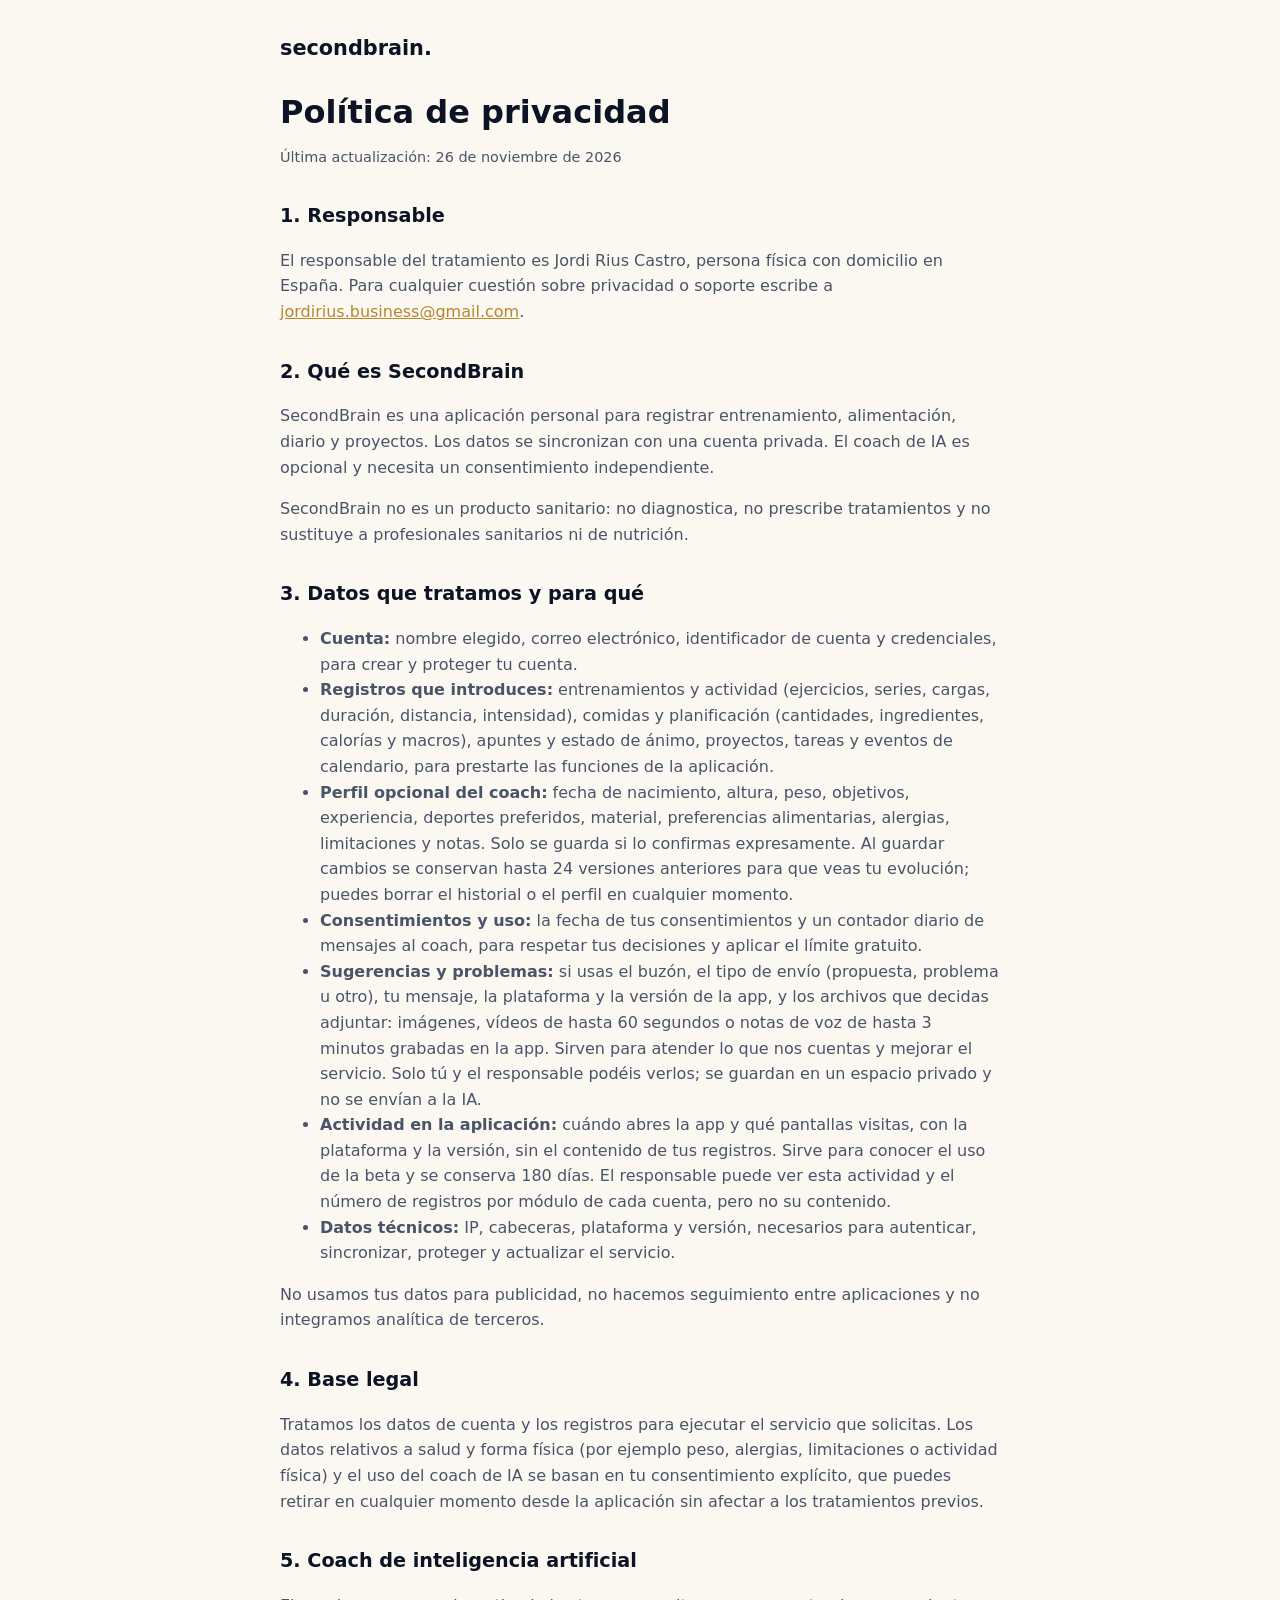
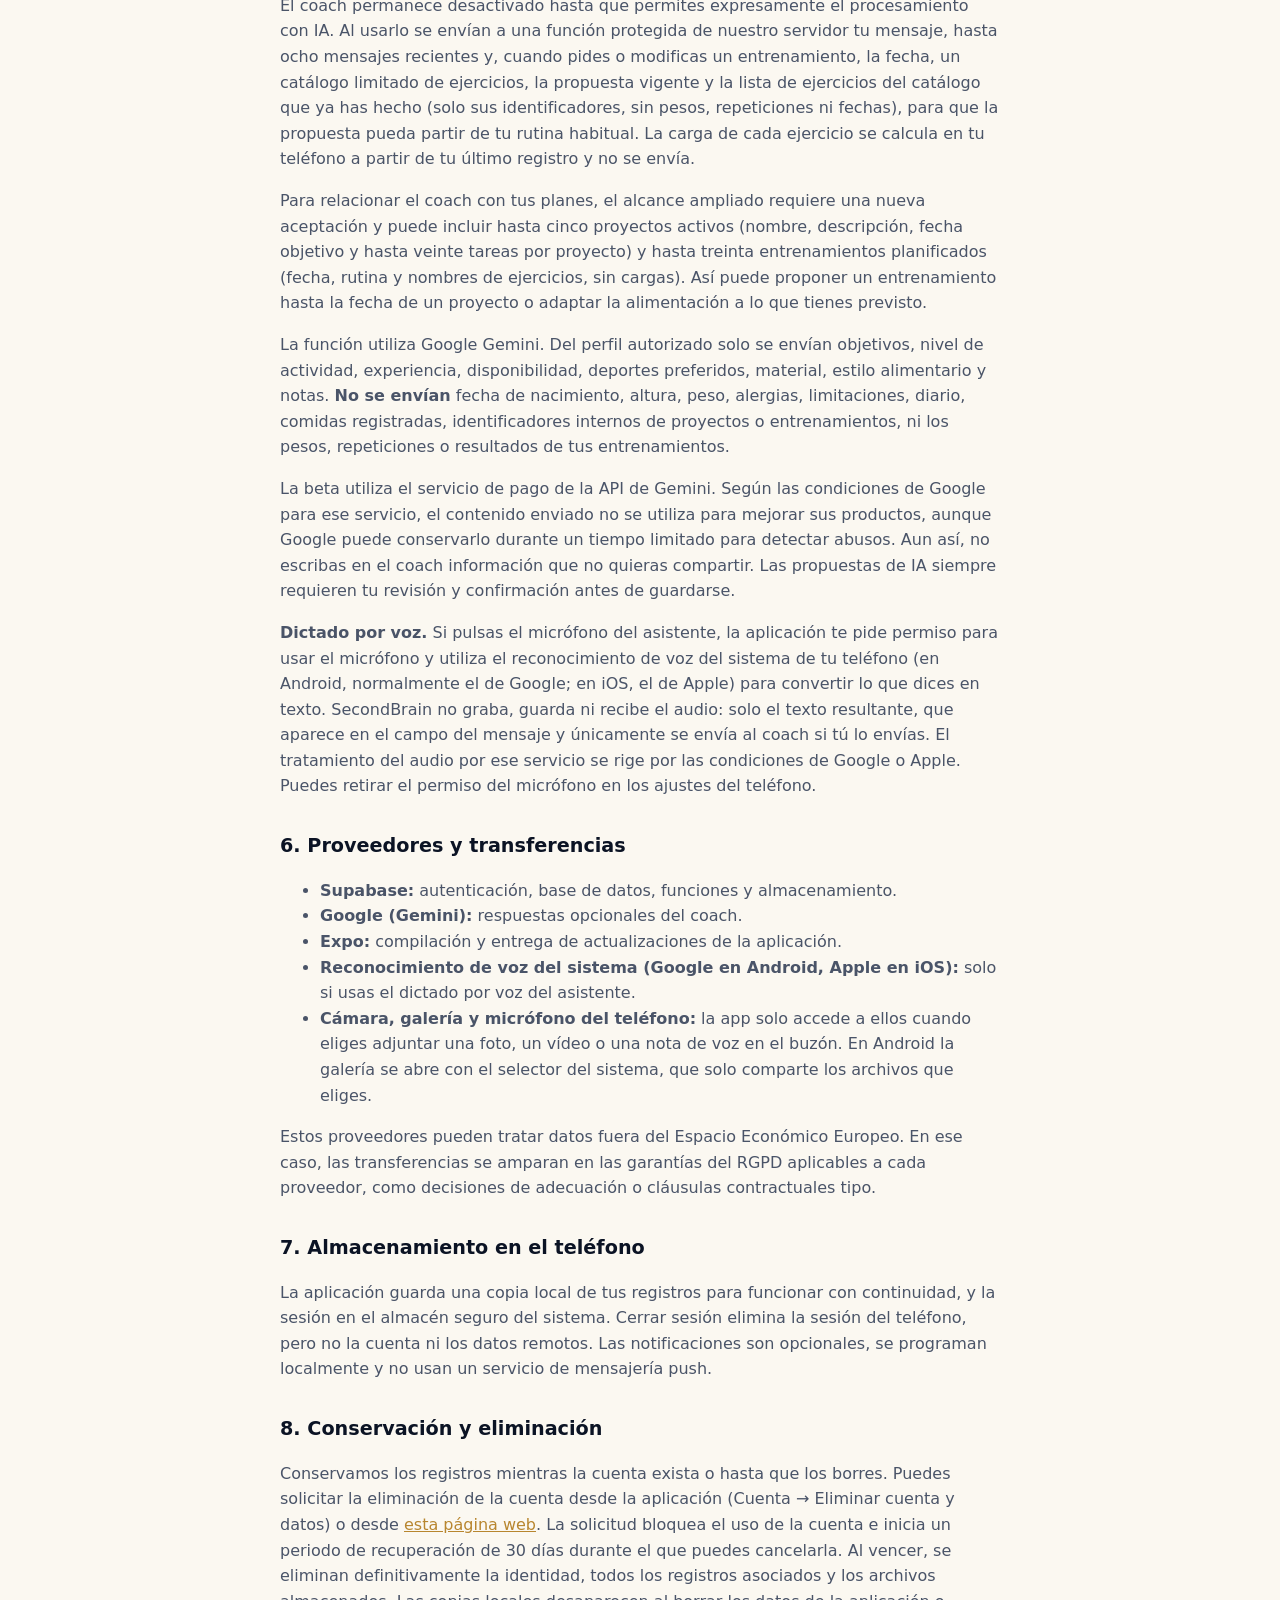
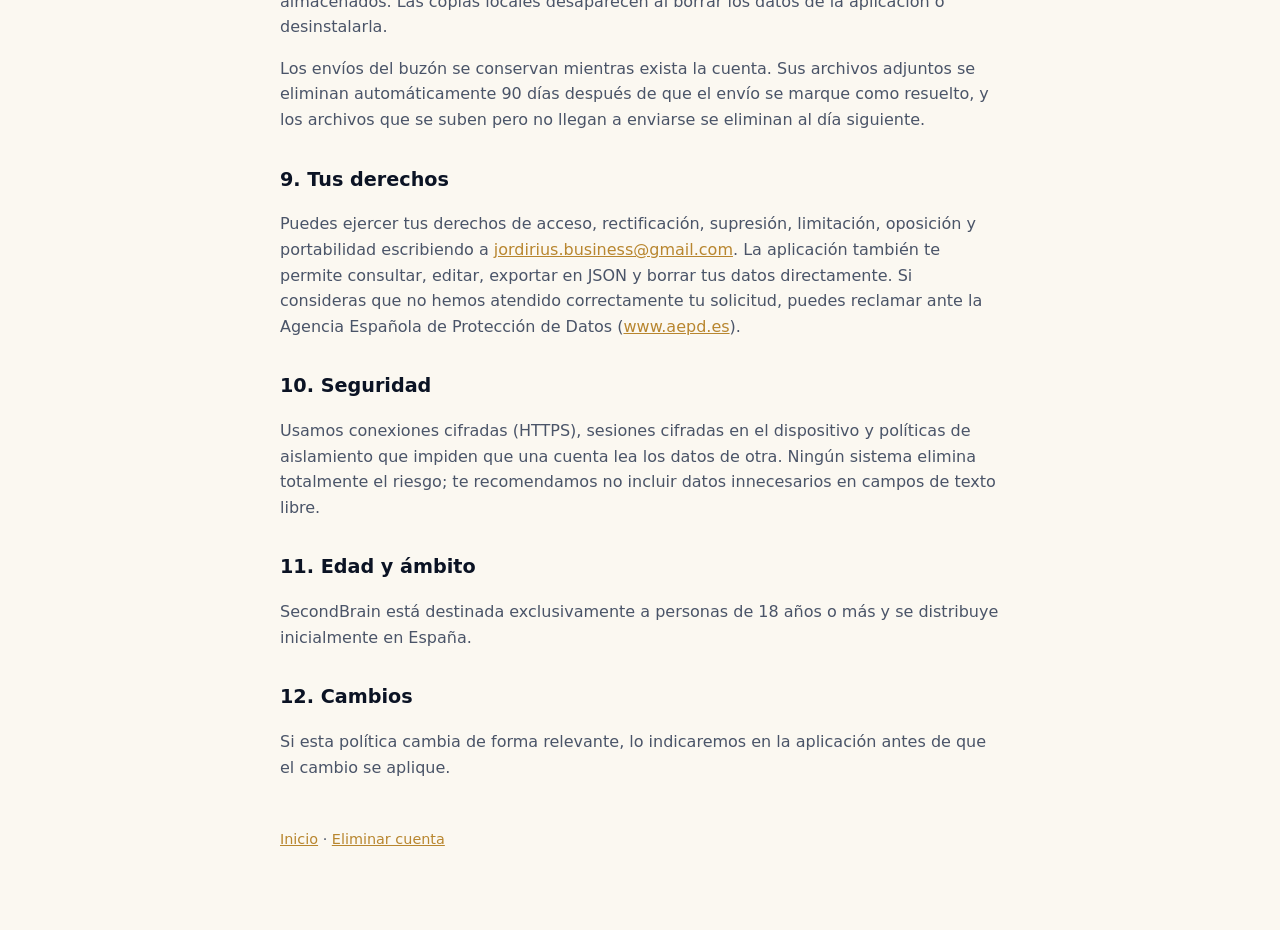
==== commit 75e5fae4: "Privacidad: buzón de sugerencias con imágenes, vídeos y notas de voz Co-Authored-By: Claude Opus 5.5" ====
--- a/privacidad.html
+++ b/privacidad.html
@@ -25,6 +25,7 @@
     <li><strong>Registros que introduces:</strong> entrenamientos y actividad (ejercicios, series, cargas, duración, distancia, intensidad), comidas y planificación (cantidades, ingredientes, calorías y macros), apuntes y estado de ánimo, proyectos, tareas y eventos de calendario, para prestarte las funciones de la aplicación.</li>
     <li><strong>Perfil opcional del coach:</strong> fecha de nacimiento, altura, peso, objetivos, experiencia, deportes preferidos, material, preferencias alimentarias, alergias, limitaciones y notas. Solo se guarda si lo confirmas expresamente. Al guardar cambios se conservan hasta 24 versiones anteriores para que veas tu evolución; puedes borrar el historial o el perfil en cualquier momento.</li>
     <li><strong>Consentimientos y uso:</strong> la fecha de tus consentimientos y un contador diario de mensajes al coach, para respetar tus decisiones y aplicar el límite gratuito.</li>
+    <li><strong>Sugerencias y problemas:</strong> si usas el buzón, el tipo de envío (propuesta, problema u otro), tu mensaje, la plataforma y la versión de la app, y los archivos que decidas adjuntar: imágenes, vídeos de hasta 60 segundos o notas de voz de hasta 3 minutos grabadas en la app. Sirven para atender lo que nos cuentas y mejorar el servicio. Solo tú y el responsable podéis verlos; se guardan en un espacio privado y no se envían a la IA.</li>
     <li><strong>Actividad en la aplicación:</strong> cuándo abres la app y qué pantallas visitas, con la plataforma y la versión, sin el contenido de tus registros. Sirve para conocer el uso de la beta y se conserva 180 días. El responsable puede ver esta actividad y el número de registros por módulo de cada cuenta, pero no su contenido.</li>
     <li><strong>Datos técnicos:</strong> IP, cabeceras, plataforma y versión, necesarios para autenticar, sincronizar, proteger y actualizar el servicio.</li>
   </ul>
@@ -46,6 +47,7 @@
     <li><strong>Google (Gemini):</strong> respuestas opcionales del coach.</li>
     <li><strong>Expo:</strong> compilación y entrega de actualizaciones de la aplicación.</li>
     <li><strong>Reconocimiento de voz del sistema (Google en Android, Apple en iOS):</strong> solo si usas el dictado por voz del asistente.</li>
+    <li><strong>Cámara, galería y micrófono del teléfono:</strong> la app solo accede a ellos cuando eliges adjuntar una foto, un vídeo o una nota de voz en el buzón. En Android la galería se abre con el selector del sistema, que solo comparte los archivos que eliges.</li>
   </ul>
   <p>Estos proveedores pueden tratar datos fuera del Espacio Económico Europeo. En ese caso, las transferencias se amparan en las garantías del RGPD aplicables a cada proveedor, como decisiones de adecuación o cláusulas contractuales tipo.</p>
 
@@ -54,6 +56,7 @@
 
   <h2>8. Conservación y eliminación</h2>
   <p>Conservamos los registros mientras la cuenta exista o hasta que los borres. Puedes solicitar la eliminación de la cuenta desde la aplicación (Cuenta → Eliminar cuenta y datos) o desde <a href="eliminar-cuenta.html">esta página web</a>. La solicitud bloquea el uso de la cuenta e inicia un periodo de recuperación de 30 días durante el que puedes cancelarla. Al vencer, se eliminan definitivamente la identidad, todos los registros asociados y los archivos almacenados. Las copias locales desaparecen al borrar los datos de la aplicación o desinstalarla.</p>
+  <p>Los envíos del buzón se conservan mientras exista la cuenta. Sus archivos adjuntos se eliminan automáticamente 90 días después de que el envío se marque como resuelto, y los archivos que se suben pero no llegan a enviarse se eliminan al día siguiente.</p>
 
   <h2>9. Tus derechos</h2>
   <p>Puedes ejercer tus derechos de acceso, rectificación, supresión, limitación, oposición y portabilidad escribiendo a <a href="mailto:jordirius.business@gmail.com">jordirius.business@gmail.com</a>. La aplicación también te permite consultar, editar, exportar en JSON y borrar tus datos directamente. Si consideras que no hemos atendido correctamente tu solicitud, puedes reclamar ante la Agencia Española de Protección de Datos (<a href="https://www.aepd.es">www.aepd.es</a>).</p>
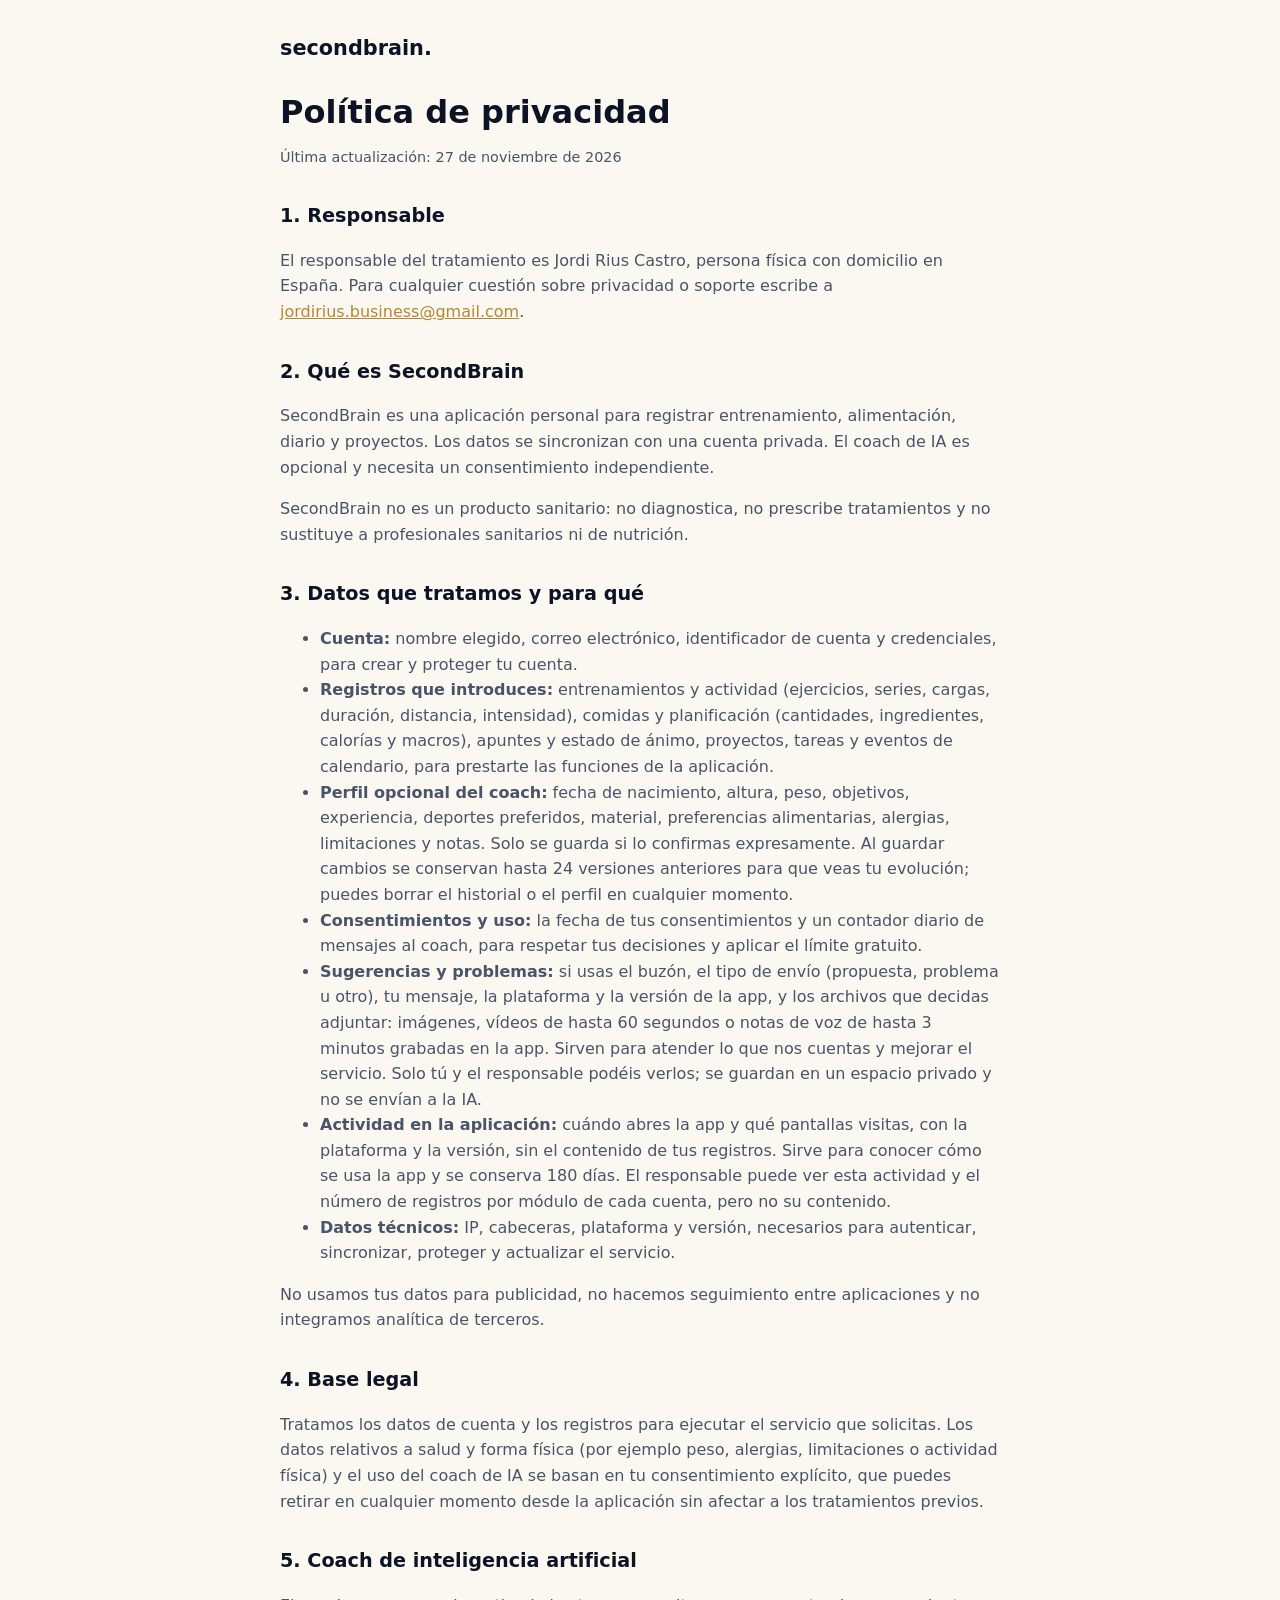
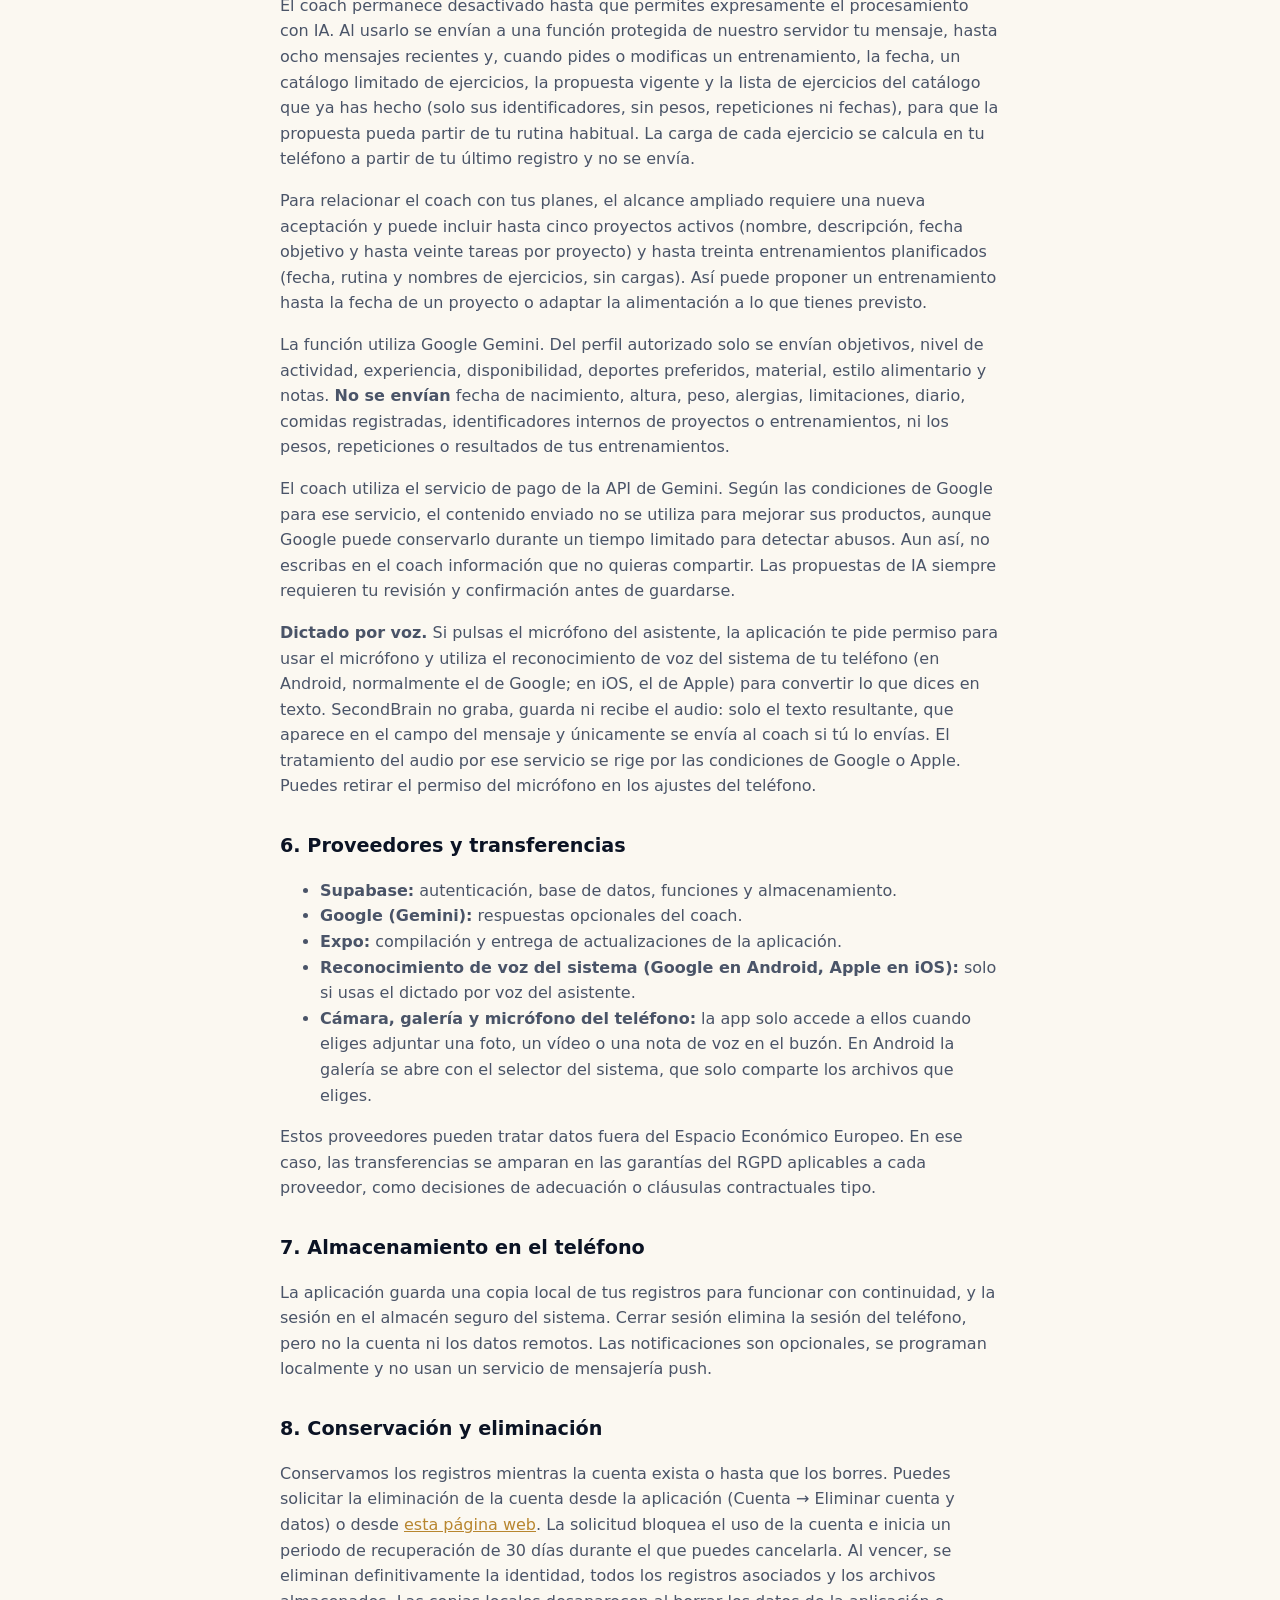
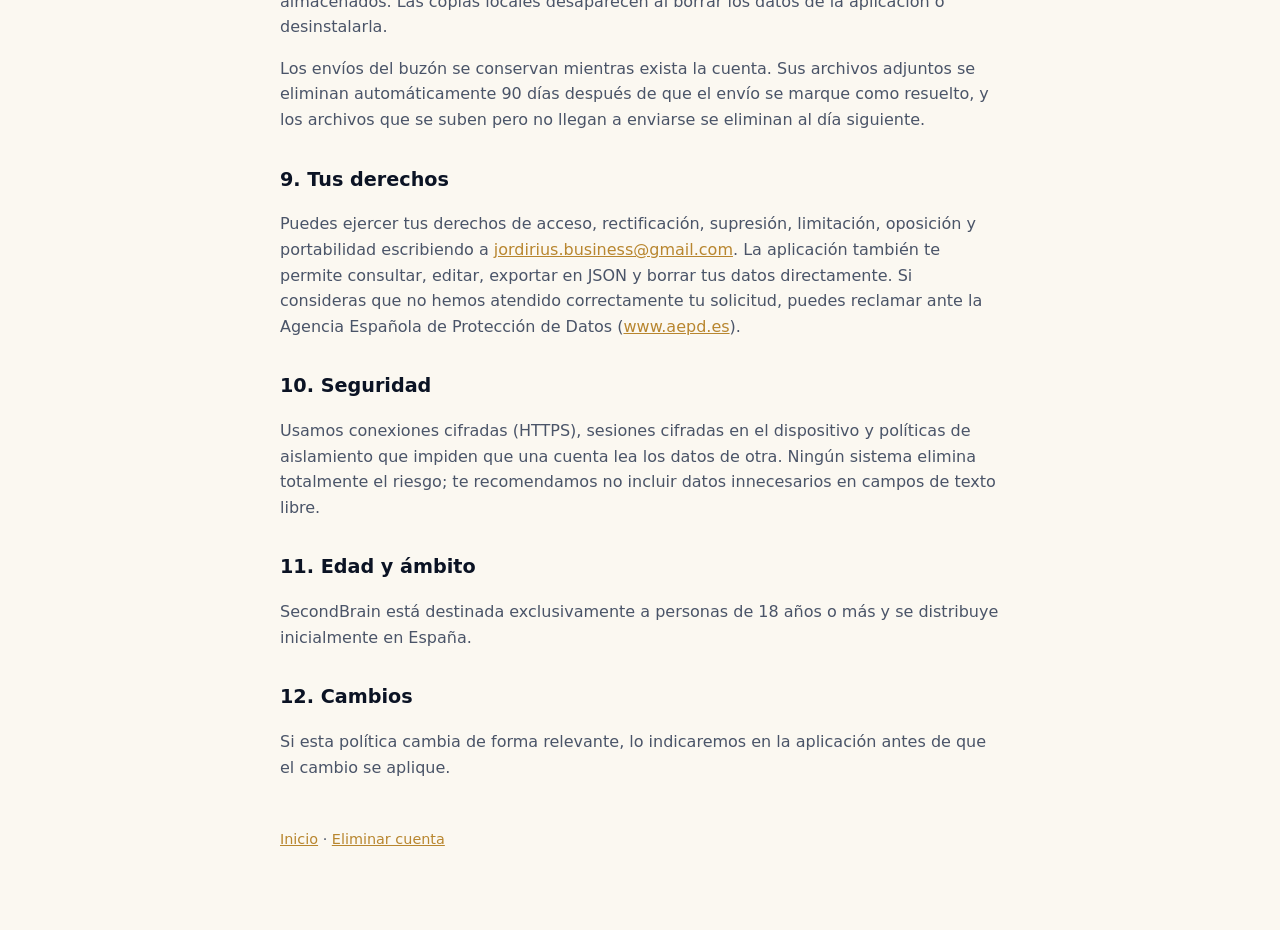
==== commit 22a528d1: "Privacidad: redacción sin «beta» para la App Store Co-Authored-By: Claude Opus 5.5 <noreply@anthropi" ====
--- a/privacidad.html
+++ b/privacidad.html
@@ -10,7 +10,7 @@
 <main>
   <header><a href="./">secondbrain.</a></header>
   <h1>Política de privacidad</h1>
-  <p class="updated">Última actualización: 26 de noviembre de 2026</p>
+  <p class="updated">Última actualización: 27 de noviembre de 2026</p>
 
   <h2>1. Responsable</h2>
   <p>El responsable del tratamiento es Jordi Rius Castro, persona física con domicilio en España. Para cualquier cuestión sobre privacidad o soporte escribe a <a href="mailto:jordirius.business@gmail.com">jordirius.business@gmail.com</a>.</p>
@@ -26,7 +26,7 @@
     <li><strong>Perfil opcional del coach:</strong> fecha de nacimiento, altura, peso, objetivos, experiencia, deportes preferidos, material, preferencias alimentarias, alergias, limitaciones y notas. Solo se guarda si lo confirmas expresamente. Al guardar cambios se conservan hasta 24 versiones anteriores para que veas tu evolución; puedes borrar el historial o el perfil en cualquier momento.</li>
     <li><strong>Consentimientos y uso:</strong> la fecha de tus consentimientos y un contador diario de mensajes al coach, para respetar tus decisiones y aplicar el límite gratuito.</li>
     <li><strong>Sugerencias y problemas:</strong> si usas el buzón, el tipo de envío (propuesta, problema u otro), tu mensaje, la plataforma y la versión de la app, y los archivos que decidas adjuntar: imágenes, vídeos de hasta 60 segundos o notas de voz de hasta 3 minutos grabadas en la app. Sirven para atender lo que nos cuentas y mejorar el servicio. Solo tú y el responsable podéis verlos; se guardan en un espacio privado y no se envían a la IA.</li>
-    <li><strong>Actividad en la aplicación:</strong> cuándo abres la app y qué pantallas visitas, con la plataforma y la versión, sin el contenido de tus registros. Sirve para conocer el uso de la beta y se conserva 180 días. El responsable puede ver esta actividad y el número de registros por módulo de cada cuenta, pero no su contenido.</li>
+    <li><strong>Actividad en la aplicación:</strong> cuándo abres la app y qué pantallas visitas, con la plataforma y la versión, sin el contenido de tus registros. Sirve para conocer cómo se usa la app y se conserva 180 días. El responsable puede ver esta actividad y el número de registros por módulo de cada cuenta, pero no su contenido.</li>
     <li><strong>Datos técnicos:</strong> IP, cabeceras, plataforma y versión, necesarios para autenticar, sincronizar, proteger y actualizar el servicio.</li>
   </ul>
   <p>No usamos tus datos para publicidad, no hacemos seguimiento entre aplicaciones y no integramos analítica de terceros.</p>
@@ -38,7 +38,7 @@
   <p>El coach permanece desactivado hasta que permites expresamente el procesamiento con IA. Al usarlo se envían a una función protegida de nuestro servidor tu mensaje, hasta ocho mensajes recientes y, cuando pides o modificas un entrenamiento, la fecha, un catálogo limitado de ejercicios, la propuesta vigente y la lista de ejercicios del catálogo que ya has hecho (solo sus identificadores, sin pesos, repeticiones ni fechas), para que la propuesta pueda partir de tu rutina habitual. La carga de cada ejercicio se calcula en tu teléfono a partir de tu último registro y no se envía.</p>
   <p>Para relacionar el coach con tus planes, el alcance ampliado requiere una nueva aceptación y puede incluir hasta cinco proyectos activos (nombre, descripción, fecha objetivo y hasta veinte tareas por proyecto) y hasta treinta entrenamientos planificados (fecha, rutina y nombres de ejercicios, sin cargas). Así puede proponer un entrenamiento hasta la fecha de un proyecto o adaptar la alimentación a lo que tienes previsto.</p>
   <p>La función utiliza Google Gemini. Del perfil autorizado solo se envían objetivos, nivel de actividad, experiencia, disponibilidad, deportes preferidos, material, estilo alimentario y notas. <strong>No se envían</strong> fecha de nacimiento, altura, peso, alergias, limitaciones, diario, comidas registradas, identificadores internos de proyectos o entrenamientos, ni los pesos, repeticiones o resultados de tus entrenamientos.</p>
-  <p>La beta utiliza el servicio de pago de la API de Gemini. Según las condiciones de Google para ese servicio, el contenido enviado no se utiliza para mejorar sus productos, aunque Google puede conservarlo durante un tiempo limitado para detectar abusos. Aun así, no escribas en el coach información que no quieras compartir. Las propuestas de IA siempre requieren tu revisión y confirmación antes de guardarse.</p>
+  <p>El coach utiliza el servicio de pago de la API de Gemini. Según las condiciones de Google para ese servicio, el contenido enviado no se utiliza para mejorar sus productos, aunque Google puede conservarlo durante un tiempo limitado para detectar abusos. Aun así, no escribas en el coach información que no quieras compartir. Las propuestas de IA siempre requieren tu revisión y confirmación antes de guardarse.</p>
   <p><strong>Dictado por voz.</strong> Si pulsas el micrófono del asistente, la aplicación te pide permiso para usar el micrófono y utiliza el reconocimiento de voz del sistema de tu teléfono (en Android, normalmente el de Google; en iOS, el de Apple) para convertir lo que dices en texto. SecondBrain no graba, guarda ni recibe el audio: solo el texto resultante, que aparece en el campo del mensaje y únicamente se envía al coach si tú lo envías. El tratamiento del audio por ese servicio se rige por las condiciones de Google o Apple. Puedes retirar el permiso del micrófono en los ajustes del teléfono.</p>
 
   <h2>6. Proveedores y transferencias</h2>
